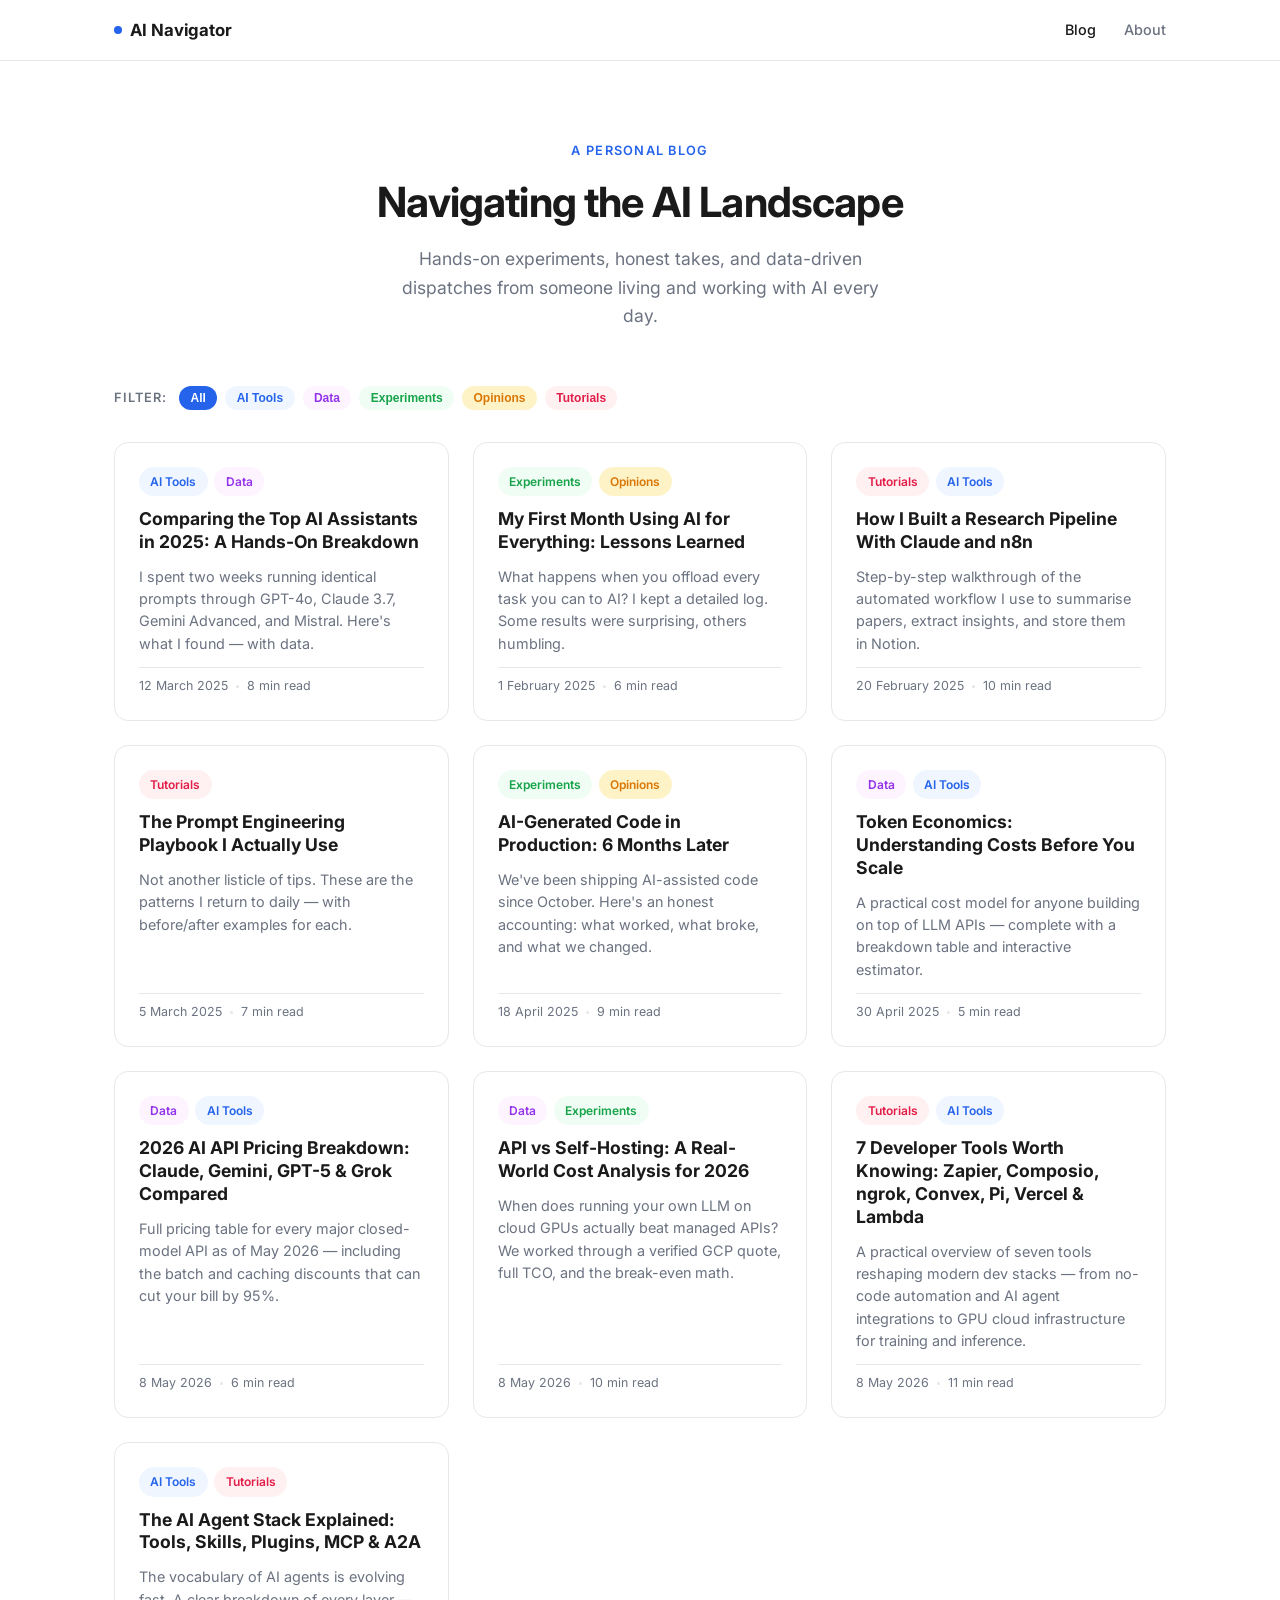
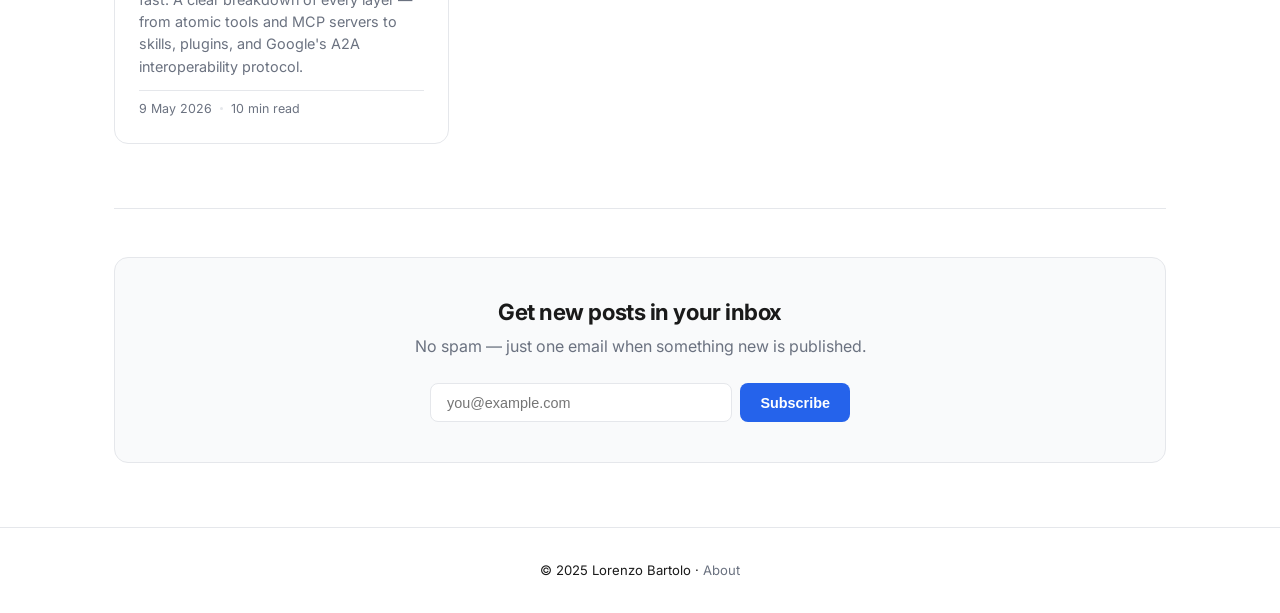
==== index.html @ c218f77f "Add initial project structure with core files - Created .gitignore to exclude node_modules, environm" ====
<!DOCTYPE html>
<html lang="en">
<head>
  <meta charset="UTF-8" />
  <meta name="viewport" content="width=device-width, initial-scale=1.0" />
  <title>AI Navigator — Lorenzo's AI Journey Blog</title>
  <meta name="description" content="Honest, data-driven dispatches from someone navigating the AI landscape every day." />
  <link rel="preconnect" href="https://fonts.googleapis.com" />
  <link rel="preconnect" href="https://fonts.gstatic.com" crossorigin />
  <link href="https://fonts.googleapis.com/css2?family=Inter:wght@400;500;600;700&display=swap" rel="stylesheet" />
  <link rel="stylesheet" href="style.css" />
</head>
<body>

  <!-- ── Navigation ── -->
  <nav class="nav">
    <div class="nav__inner">
      <a href="index.html" class="nav__logo">
        <span class="nav__logo-dot"></span>
        AI Navigator
      </a>
      <ul class="nav__links">
        <li><a href="index.html" class="active">Blog</a></li>
        <li><a href="about.html">About</a></li>
      </ul>
    </div>
  </nav>

  <!-- ── Hero ── -->
  <header class="hero">
    <div class="hero__eyebrow">A personal blog</div>
    <h1 class="hero__title">Navigating the AI Landscape</h1>
    <p class="hero__desc">
      Hands-on experiments, honest takes, and data-driven dispatches from someone
      living and working with AI every day.
    </p>
  </header>

  <!-- ── Post Listing ── -->
  <main class="container" style="margin-bottom: 4rem;">

    <!-- Tag Filter Bar -->
    <div class="tag-bar" id="tag-filter" role="group" aria-label="Filter posts by tag">
      <!-- Populated by app.js -->
    </div>

    <!-- Post Grid -->
    <div class="post-grid" id="post-grid" role="list">
      <!-- Populated by app.js -->
    </div>

    <hr class="section-divider" />

    <!-- Newsletter -->
    <section class="newsletter" aria-label="Newsletter signup">
      <h2>Get new posts in your inbox</h2>
      <p>No spam — just one email when something new is published.</p>
      <form class="newsletter__form" id="newsletter-form" novalidate>
        <input
          class="newsletter__input"
          type="email"
          placeholder="you@example.com"
          aria-label="Email address"
          required
        />
        <button class="btn btn--primary" type="submit">Subscribe</button>
      </form>
      <div class="toast" id="newsletter-toast">✓ You're in — thanks for subscribing!</div>
    </section>

  </main>

  <!-- ── Footer ── -->
  <footer class="footer">
    <p>
      © 2025 Lorenzo Bartolo ·
      <a href="about.html">About</a>
    </p>
  </footer>

  <script src="app.js"></script>
</body>
</html>
---- style.css ----
/* =========================================
   AI Navigator Blog — Shared Stylesheet
   Clean & Minimal
   ========================================= */

/* --- Reset & Base --- */
*, *::before, *::after { box-sizing: border-box; margin: 0; padding: 0; }

:root {
  --text:       #1a1a1a;
  --text-muted: #6b7280;
  --border:     #e5e7eb;
  --bg:         #ffffff;
  --bg-subtle:  #f9fafb;
  --accent:     #2563eb;
  --accent-light: #eff6ff;
  --accent-dark:  #1d4ed8;
  --tag-bg:     #f3f4f6;
  --tag-text:   #374151;
  --radius:     8px;
  --radius-lg:  14px;
  --shadow-sm:  0 1px 3px rgba(0,0,0,.06);
  --shadow:     0 4px 16px rgba(0,0,0,.08);
  --max-w:      720px;
  --max-w-wide: 1100px;
}

html { font-size: 16px; scroll-behavior: smooth; }

body {
  font-family: 'Inter', system-ui, -apple-system, sans-serif;
  background: var(--bg);
  color: var(--text);
  line-height: 1.6;
  -webkit-font-smoothing: antialiased;
}

a { color: var(--accent); text-decoration: none; }
a:hover { text-decoration: underline; }

img { max-width: 100%; display: block; }

/* --- Typography --- */
h1, h2, h3, h4 {
  font-weight: 700;
  line-height: 1.25;
  letter-spacing: -0.02em;
}
h1 { font-size: clamp(1.8rem, 4vw, 2.6rem); }
h2 { font-size: clamp(1.4rem, 3vw, 1.9rem); }
h3 { font-size: 1.2rem; }
h4 { font-size: 1rem; }

p { margin-bottom: 1rem; color: var(--text); }
p:last-child { margin-bottom: 0; }

/* --- Layout Utilities --- */
.container {
  max-width: var(--max-w-wide);
  margin: 0 auto;
  padding: 0 1.5rem;
}
.container--narrow { max-width: var(--max-w); }

/* --- Navigation --- */
.nav {
  position: sticky;
  top: 0;
  z-index: 100;
  background: rgba(255,255,255,0.92);
  backdrop-filter: blur(10px);
  border-bottom: 1px solid var(--border);
}

.nav__inner {
  display: flex;
  align-items: center;
  justify-content: space-between;
  max-width: var(--max-w-wide);
  margin: 0 auto;
  padding: 0 1.5rem;
  height: 60px;
}

.nav__logo {
  font-size: 1.05rem;
  font-weight: 700;
  color: var(--text);
  text-decoration: none;
  display: flex;
  align-items: center;
  gap: 0.5rem;
}
.nav__logo:hover { text-decoration: none; color: var(--accent); }
.nav__logo-dot {
  width: 8px; height: 8px;
  border-radius: 50%;
  background: var(--accent);
  display: inline-block;
}

.nav__links {
  display: flex;
  gap: 1.75rem;
  list-style: none;
  align-items: center;
}

.nav__links a {
  color: var(--text-muted);
  font-size: 0.9rem;
  font-weight: 500;
  transition: color .15s;
  text-decoration: none;
}
.nav__links a:hover, .nav__links a.active { color: var(--text); }

/* --- Hero (Home) --- */
.hero {
  padding: 5rem 1.5rem 3.5rem;
  text-align: center;
  max-width: var(--max-w);
  margin: 0 auto;
}
.hero__eyebrow {
  font-size: 0.8rem;
  font-weight: 600;
  letter-spacing: .1em;
  text-transform: uppercase;
  color: var(--accent);
  margin-bottom: 1rem;
}
.hero__title { margin-bottom: 1rem; }
.hero__desc {
  font-size: 1.1rem;
  color: var(--text-muted);
  max-width: 500px;
  margin: 0 auto;
}

/* --- Tag Filter Bar --- */
.tag-bar {
  display: flex;
  gap: 0.5rem;
  flex-wrap: wrap;
  align-items: center;
  margin-bottom: 2rem;
}

.tag-bar__label {
  font-size: 0.8rem;
  font-weight: 600;
  color: var(--text-muted);
  text-transform: uppercase;
  letter-spacing: .08em;
  margin-right: 0.25rem;
}

/* --- Tags --- */
.tag {
  display: inline-flex;
  align-items: center;
  font-size: 0.75rem;
  font-weight: 600;
  padding: 0.25rem 0.65rem;
  border-radius: 999px;
  background: var(--tag-bg);
  color: var(--tag-text);
  transition: background .15s, color .15s;
  cursor: pointer;
  border: 1px solid transparent;
  user-select: none;
}
.tag:hover { background: var(--accent-light); color: var(--accent); }
.tag.active {
  background: var(--accent);
  color: #fff;
}

/* Tag colors by category */
.tag--ai-tools    { --tag-bg: #eff6ff; --tag-text: #2563eb; }
.tag--experiments { --tag-bg: #f0fdf4; --tag-text: #16a34a; }
.tag--opinions    { --tag-bg: #fef3c7; --tag-text: #d97706; }
.tag--data        { --tag-bg: #fdf4ff; --tag-text: #9333ea; }
.tag--tutorials   { --tag-bg: #fff1f2; --tag-text: #e11d48; }

/* --- Post Grid --- */
.post-grid {
  display: grid;
  grid-template-columns: repeat(auto-fill, minmax(300px, 1fr));
  gap: 1.5rem;
  margin-bottom: 4rem;
}

/* --- Post Card --- */
.post-card {
  border: 1px solid var(--border);
  border-radius: var(--radius-lg);
  padding: 1.5rem;
  background: var(--bg);
  transition: box-shadow .2s, transform .2s;
  display: flex;
  flex-direction: column;
  gap: 0.75rem;
  cursor: pointer;
  text-decoration: none;
  color: inherit;
}
.post-card:hover {
  box-shadow: var(--shadow);
  transform: translateY(-2px);
  text-decoration: none;
  color: inherit;
}

.post-card__tags { display: flex; gap: 0.4rem; flex-wrap: wrap; }
.post-card__title { font-size: 1.1rem; font-weight: 700; line-height: 1.3; }
.post-card__excerpt { font-size: 0.9rem; color: var(--text-muted); line-height: 1.55; }
.post-card__meta {
  display: flex;
  align-items: center;
  gap: 0.5rem;
  font-size: 0.78rem;
  color: var(--text-muted);
  margin-top: auto;
  padding-top: 0.5rem;
  border-top: 1px solid var(--border);
}
.post-card__meta-dot { width: 3px; height: 3px; border-radius: 50%; background: var(--border); }

/* --- No Results --- */
.no-results {
  text-align: center;
  padding: 3rem 1rem;
  color: var(--text-muted);
  grid-column: 1 / -1;
}
.no-results p { font-size: 1.1rem; }

/* --- Section Divider --- */
.section-divider {
  border: none;
  border-top: 1px solid var(--border);
  margin: 3rem 0;
}

/* --- Newsletter --- */
.newsletter {
  background: var(--bg-subtle);
  border: 1px solid var(--border);
  border-radius: var(--radius-lg);
  padding: 2.5rem;
  text-align: center;
  margin-bottom: 4rem;
}
.newsletter h2 { font-size: 1.4rem; margin-bottom: 0.5rem; }
.newsletter p { color: var(--text-muted); margin-bottom: 1.5rem; }

.newsletter__form {
  display: flex;
  gap: 0.5rem;
  max-width: 420px;
  margin: 0 auto;
  flex-wrap: wrap;
}
.newsletter__input {
  flex: 1;
  min-width: 200px;
  padding: 0.65rem 1rem;
  border: 1px solid var(--border);
  border-radius: var(--radius);
  font-size: 0.9rem;
  outline: none;
  transition: border-color .15s;
  background: var(--bg);
}
.newsletter__input:focus { border-color: var(--accent); }

/* --- Buttons --- */
.btn {
  display: inline-flex;
  align-items: center;
  gap: 0.4rem;
  padding: 0.65rem 1.25rem;
  border-radius: var(--radius);
  font-size: 0.9rem;
  font-weight: 600;
  cursor: pointer;
  border: none;
  transition: background .15s, transform .1s;
}
.btn:active { transform: scale(.98); }

.btn--primary {
  background: var(--accent);
  color: #fff;
}
.btn--primary:hover { background: var(--accent-dark); text-decoration: none; color: #fff; }

.btn--ghost {
  background: transparent;
  color: var(--text);
  border: 1px solid var(--border);
}
.btn--ghost:hover { background: var(--bg-subtle); text-decoration: none; color: var(--text); }

/* --- Footer --- */
.footer {
  border-top: 1px solid var(--border);
  padding: 2rem 1.5rem;
  text-align: center;
  font-size: 0.82rem;
  color: var(--text-muted);
}
.footer a { color: var(--text-muted); }
.footer a:hover { color: var(--text); }

/* --- Post Page Layout --- */
.post-layout {
  max-width: var(--max-w);
  margin: 3rem auto 5rem;
  padding: 0 1.5rem;
}

.post-header { margin-bottom: 2.5rem; }
.post-header__tags { display: flex; gap: 0.4rem; margin-bottom: 1rem; }
.post-header__title { margin-bottom: 0.75rem; }
.post-header__meta {
  font-size: 0.85rem;
  color: var(--text-muted);
  display: flex;
  gap: 1rem;
  align-items: center;
  flex-wrap: wrap;
}

/* --- Post Body --- */
.post-body { line-height: 1.8; }

.post-body h2 {
  font-size: 1.4rem;
  margin: 2.5rem 0 0.75rem;
  padding-bottom: 0.5rem;
  border-bottom: 1px solid var(--border);
}
.post-body h3 { font-size: 1.15rem; margin: 2rem 0 0.5rem; }
.post-body p { color: var(--text); margin-bottom: 1.25rem; }

.post-body ul, .post-body ol {
  margin: 1rem 0 1.25rem 1.5rem;
  color: var(--text);
}
.post-body li { margin-bottom: 0.4rem; }

.post-body blockquote {
  border-left: 3px solid var(--accent);
  padding: 0.5rem 1.25rem;
  margin: 1.5rem 0;
  background: var(--accent-light);
  border-radius: 0 var(--radius) var(--radius) 0;
  color: var(--text-muted);
  font-style: italic;
}

.post-body code {
  font-family: 'Fira Code', 'Cascadia Code', monospace;
  font-size: 0.85em;
  background: var(--tag-bg);
  padding: 0.1em 0.35em;
  border-radius: 4px;
  color: #e11d48;
}

/* --- Chart Container --- */
.chart-wrap {
  background: var(--bg);
  border: 1px solid var(--border);
  border-radius: var(--radius-lg);
  padding: 1.5rem;
  margin: 1.5rem 0;
}
.chart-wrap__title {
  font-size: 0.85rem;
  font-weight: 600;
  color: var(--text-muted);
  text-transform: uppercase;
  letter-spacing: .07em;
  margin-bottom: 1rem;
}
.chart-wrap canvas { max-height: 300px; }

/* --- Data Table --- */
.table-wrap {
  overflow-x: auto;
  border: 1px solid var(--border);
  border-radius: var(--radius-lg);
  margin: 1.5rem 0;
}

.data-table {
  width: 100%;
  border-collapse: collapse;
  font-size: 0.88rem;
}
.data-table th {
  background: var(--bg-subtle);
  padding: 0.75rem 1rem;
  text-align: left;
  font-size: 0.75rem;
  font-weight: 700;
  text-transform: uppercase;
  letter-spacing: .07em;
  color: var(--text-muted);
  border-bottom: 1px solid var(--border);
  cursor: pointer;
  user-select: none;
  white-space: nowrap;
}
.data-table th:hover { color: var(--text); }
.data-table th .sort-icon { margin-left: 4px; opacity: 0.4; }
.data-table th.sorted .sort-icon { opacity: 1; color: var(--accent); }

.data-table td {
  padding: 0.75rem 1rem;
  border-bottom: 1px solid var(--border);
  color: var(--text);
}
.data-table tr:last-child td { border-bottom: none; }
.data-table tr:hover td { background: var(--bg-subtle); }

/* Score bar inside table */
.score-bar {
  display: flex;
  align-items: center;
  gap: 0.5rem;
}
.score-bar__track {
  flex: 1;
  height: 6px;
  background: var(--tag-bg);
  border-radius: 999px;
  overflow: hidden;
}
.score-bar__fill {
  height: 100%;
  border-radius: 999px;
  background: var(--accent);
  transition: width .3s;
}

/* --- About Page --- */
.about-layout {
  max-width: var(--max-w);
  margin: 4rem auto 6rem;
  padding: 0 1.5rem;
}
.about-header { margin-bottom: 2.5rem; }
.about-avatar {
  width: 72px;
  height: 72px;
  border-radius: 50%;
  background: var(--accent-light);
  border: 2px solid var(--border);
  display: flex;
  align-items: center;
  justify-content: center;
  font-size: 1.8rem;
  margin-bottom: 1.25rem;
}

/* --- Toast / Success --- */
.toast {
  display: none;
  background: #022c22;
  color: #86efac;
  font-size: 0.85rem;
  padding: 0.6rem 1rem;
  border-radius: var(--radius);
  margin-top: 0.75rem;
  text-align: center;
}
.toast.show { display: block; }

/* --- Responsive --- */
@media (max-width: 640px) {
  .nav__links { gap: 1rem; }
  .post-grid { grid-template-columns: 1fr; }
  .newsletter { padding: 1.5rem 1rem; }
  .newsletter__form { flex-direction: column; }
  .hero { padding: 3rem 1rem 2rem; }
}
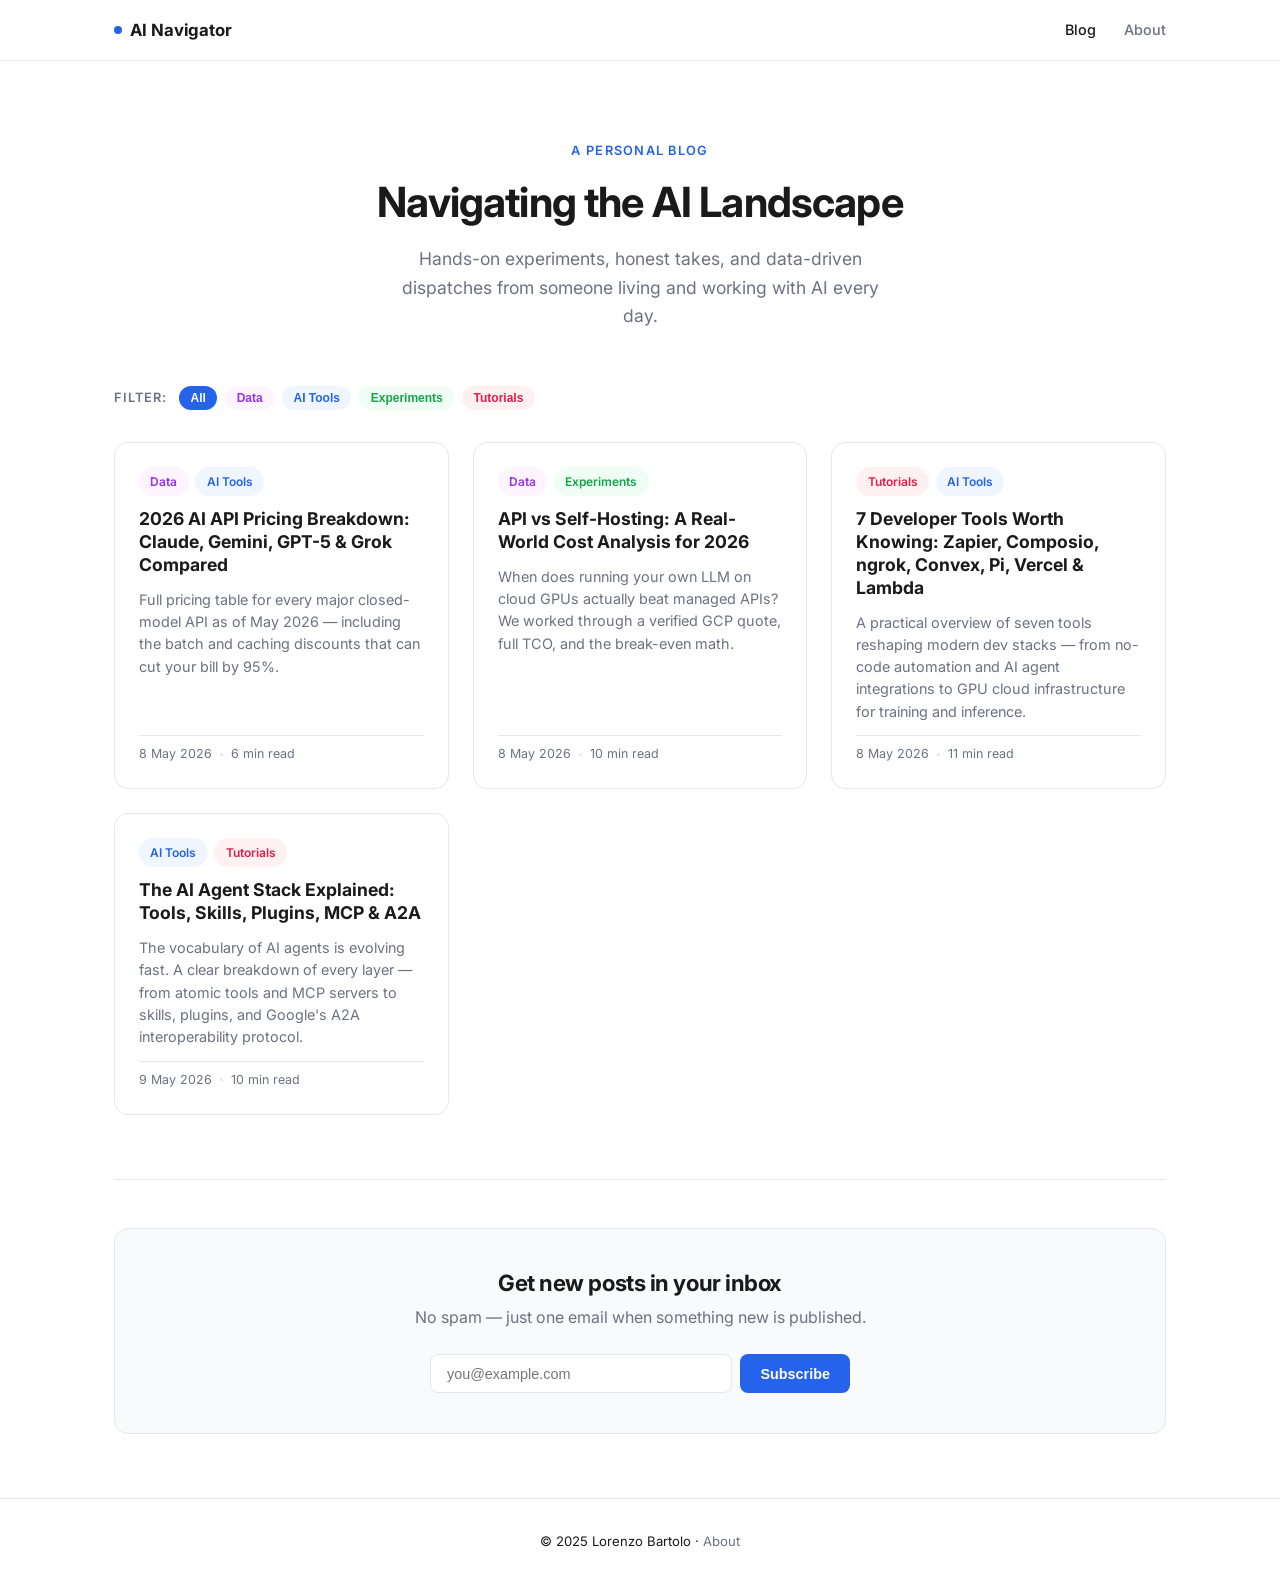
==== commit 5d300d2c: "Enhance newsletter signup functionality and UI - Updated the newsletter signup process to integrate " ====
--- a/index.html
+++ b/index.html
@@ -59,7 +59,9 @@
         <input
           class="newsletter__input"
           type="email"
+          name="email"
           placeholder="you@example.com"
+          autocomplete="email"
           aria-label="Email address"
           required
         />
--- a/style.css
+++ b/style.css
@@ -290,6 +290,11 @@
   transition: background .15s, transform .1s;
 }
 .btn:active { transform: scale(.98); }
+.btn:disabled {
+  opacity: 0.65;
+  cursor: not-allowed;
+  transform: none;
+}
 
 .btn--primary {
   background: var(--accent);
@@ -480,6 +485,10 @@
   text-align: center;
 }
 .toast.show { display: block; }
+.toast.toast--error {
+  background: #450a0a;
+  color: #fecaca;
+}
 
 /* --- Responsive --- */
 @media (max-width: 640px) {
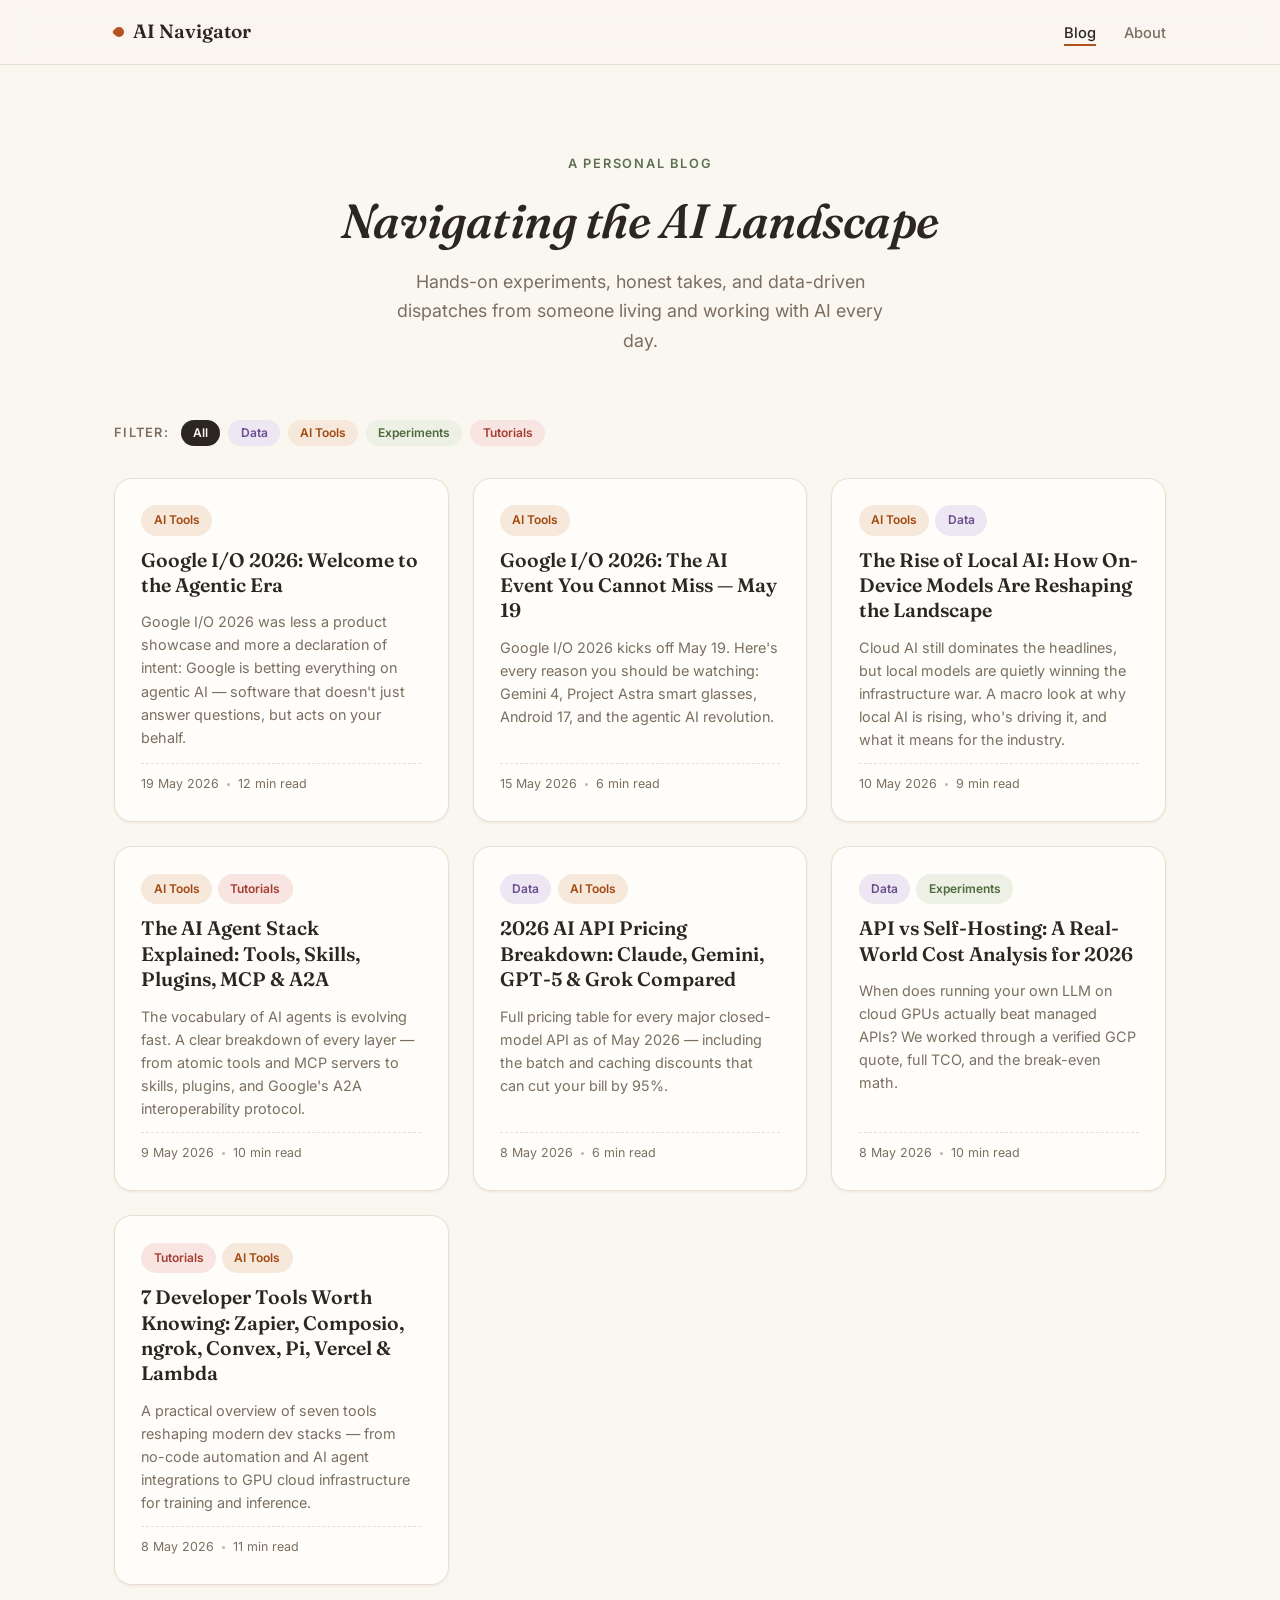
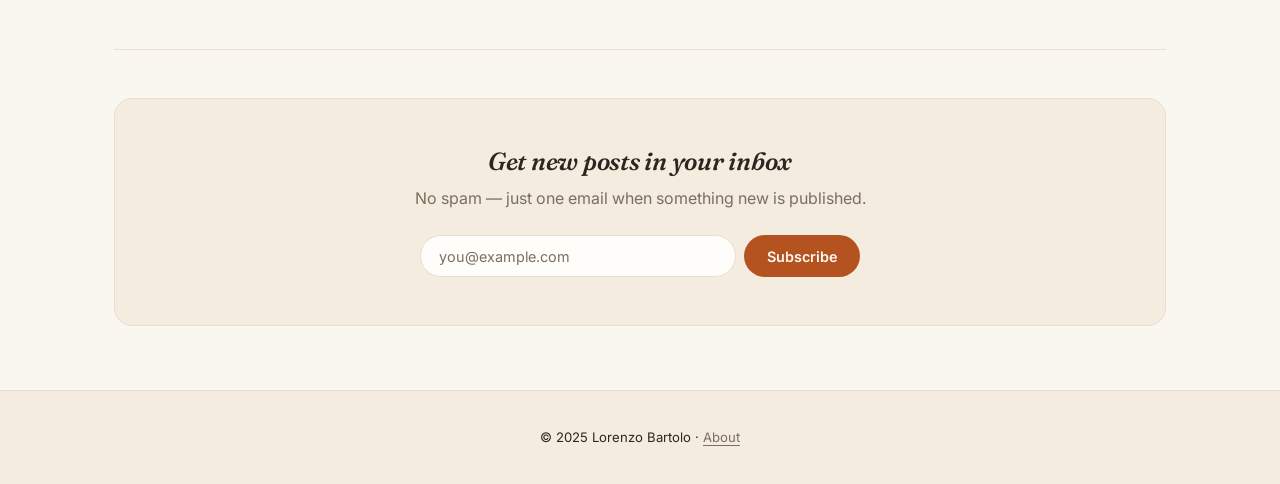
==== commit 90d2cd77: "Redesign UI with humanistic tech theme - Warm paper-tone palette (cream background, warm ink, terrac" ====
--- a/index.html
+++ b/index.html
@@ -7,7 +7,7 @@
   <meta name="description" content="Honest, data-driven dispatches from someone navigating the AI landscape every day." />
   <link rel="preconnect" href="https://fonts.googleapis.com" />
   <link rel="preconnect" href="https://fonts.gstatic.com" crossorigin />
-  <link href="https://fonts.googleapis.com/css2?family=Inter:wght@400;500;600;700&display=swap" rel="stylesheet" />
+  <link href="https://fonts.googleapis.com/css2?family=Fraunces:ital,opsz,wght@0,9..144,500..700;1,9..144,500..700&family=Inter:wght@400;500;600;700&display=swap" rel="stylesheet" />
   <link rel="stylesheet" href="style.css" />
 </head>
 <body>
--- a/style.css
+++ b/style.css
@@ -1,55 +1,74 @@
 /* =========================================
    AI Navigator Blog — Shared Stylesheet
-   Clean & Minimal
+   Theme: Humanistic Tech
+   Warm paper tones, serif display type,
+   terracotta & sage accents, soft shapes.
    ========================================= */
 
 /* --- Reset & Base --- */
 *, *::before, *::after { box-sizing: border-box; margin: 0; padding: 0; }
 
 :root {
-  --text:       #1a1a1a;
-  --text-muted: #6b7280;
-  --border:     #e5e7eb;
-  --bg:         #ffffff;
-  --bg-subtle:  #f9fafb;
-  --accent:     #2563eb;
-  --accent-light: #eff6ff;
-  --accent-dark:  #1d4ed8;
-  --tag-bg:     #f3f4f6;
-  --tag-text:   #374151;
-  --radius:     8px;
-  --radius-lg:  14px;
-  --shadow-sm:  0 1px 3px rgba(0,0,0,.06);
-  --shadow:     0 4px 16px rgba(0,0,0,.08);
+  /* Ink & paper */
+  --text:       #2b2620;
+  --text-muted: #7a6f61;
+  --border:     #e8dfd2;
+  --bg:         #faf6f0;
+  --bg-subtle:  #f3ecdf;
+  --surface:    #fffdf9;
+
+  /* Terracotta accent */
+  --accent:       #b4531f;
+  --accent-light: #f7e8dc;
+  --accent-dark:  #93431a;
+
+  /* Sage secondary */
+  --sage:       #5d7052;
+  --sage-light: #ecf0e5;
+
+  --tag-bg:     #efe7d9;
+  --tag-text:   #5c5244;
+
+  --radius:     10px;
+  --radius-lg:  18px;
+  --shadow-sm:  0 1px 3px rgba(90, 70, 40, .08);
+  --shadow:     0 6px 24px rgba(90, 70, 40, .12);
   --max-w:      720px;
   --max-w-wide: 1100px;
+
+  --font-body:    'Inter', system-ui, -apple-system, sans-serif;
+  --font-display: 'Fraunces', 'Georgia', serif;
 }
 
 html { font-size: 16px; scroll-behavior: smooth; }
 
 body {
-  font-family: 'Inter', system-ui, -apple-system, sans-serif;
+  font-family: var(--font-body);
   background: var(--bg);
   color: var(--text);
-  line-height: 1.6;
+  line-height: 1.65;
   -webkit-font-smoothing: antialiased;
 }
 
+::selection { background: var(--accent-light); color: var(--accent-dark); }
+
 a { color: var(--accent); text-decoration: none; }
-a:hover { text-decoration: underline; }
+a:hover { text-decoration: underline; text-underline-offset: 3px; }
 
 img { max-width: 100%; display: block; }
 
 /* --- Typography --- */
 h1, h2, h3, h4 {
-  font-weight: 700;
-  line-height: 1.25;
-  letter-spacing: -0.02em;
-}
-h1 { font-size: clamp(1.8rem, 4vw, 2.6rem); }
-h2 { font-size: clamp(1.4rem, 3vw, 1.9rem); }
-h3 { font-size: 1.2rem; }
-h4 { font-size: 1rem; }
+  font-family: var(--font-display);
+  font-weight: 600;
+  line-height: 1.2;
+  letter-spacing: -0.01em;
+  color: var(--text);
+}
+h1 { font-size: clamp(2rem, 4.5vw, 3rem); }
+h2 { font-size: clamp(1.45rem, 3vw, 2rem); }
+h3 { font-size: 1.25rem; }
+h4 { font-size: 1.05rem; }
 
 p { margin-bottom: 1rem; color: var(--text); }
 p:last-child { margin-bottom: 0; }
@@ -67,8 +86,8 @@
   position: sticky;
   top: 0;
   z-index: 100;
-  background: rgba(255,255,255,0.92);
-  backdrop-filter: blur(10px);
+  background: rgba(250, 246, 240, 0.9);
+  backdrop-filter: blur(12px);
   border-bottom: 1px solid var(--border);
 }
 
@@ -79,24 +98,26 @@
   max-width: var(--max-w-wide);
   margin: 0 auto;
   padding: 0 1.5rem;
-  height: 60px;
+  height: 64px;
 }
 
 .nav__logo {
-  font-size: 1.05rem;
-  font-weight: 700;
+  font-family: var(--font-display);
+  font-size: 1.2rem;
+  font-weight: 600;
   color: var(--text);
   text-decoration: none;
   display: flex;
   align-items: center;
-  gap: 0.5rem;
+  gap: 0.55rem;
 }
 .nav__logo:hover { text-decoration: none; color: var(--accent); }
 .nav__logo-dot {
-  width: 8px; height: 8px;
-  border-radius: 50%;
+  width: 10px; height: 10px;
+  border-radius: 50% 50% 50% 2px;
   background: var(--accent);
   display: inline-block;
+  transform: rotate(45deg);
 }
 
 .nav__links {
@@ -108,16 +129,19 @@
 
 .nav__links a {
   color: var(--text-muted);
-  font-size: 0.9rem;
+  font-size: 0.92rem;
   font-weight: 500;
   transition: color .15s;
   text-decoration: none;
-}
-.nav__links a:hover, .nav__links a.active { color: var(--text); }
+  padding-bottom: 2px;
+  border-bottom: 2px solid transparent;
+}
+.nav__links a:hover { color: var(--text); }
+.nav__links a.active { color: var(--text); border-bottom-color: var(--accent); }
 
 /* --- Hero (Home) --- */
 .hero {
-  padding: 5rem 1.5rem 3.5rem;
+  padding: 5.5rem 1.5rem 4rem;
   text-align: center;
   max-width: var(--max-w);
   margin: 0 auto;
@@ -125,16 +149,20 @@
 .hero__eyebrow {
   font-size: 0.8rem;
   font-weight: 600;
-  letter-spacing: .1em;
+  letter-spacing: .14em;
   text-transform: uppercase;
-  color: var(--accent);
-  margin-bottom: 1rem;
-}
-.hero__title { margin-bottom: 1rem; }
+  color: var(--sage);
+  margin-bottom: 1.1rem;
+}
+.hero__title {
+  margin-bottom: 1.1rem;
+  font-style: italic;
+  font-weight: 550;
+}
 .hero__desc {
-  font-size: 1.1rem;
-  color: var(--text-muted);
-  max-width: 500px;
+  font-size: 1.12rem;
+  color: var(--text-muted);
+  max-width: 520px;
   margin: 0 auto;
 }
 
@@ -152,7 +180,7 @@
   font-weight: 600;
   color: var(--text-muted);
   text-transform: uppercase;
-  letter-spacing: .08em;
+  letter-spacing: .1em;
   margin-right: 0.25rem;
 }
 
@@ -162,27 +190,28 @@
   align-items: center;
   font-size: 0.75rem;
   font-weight: 600;
-  padding: 0.25rem 0.65rem;
+  padding: 0.28rem 0.7rem;
   border-radius: 999px;
   background: var(--tag-bg);
   color: var(--tag-text);
-  transition: background .15s, color .15s;
+  transition: background .15s, color .15s, border-color .15s;
   cursor: pointer;
   border: 1px solid transparent;
   user-select: none;
-}
-.tag:hover { background: var(--accent-light); color: var(--accent); }
+  font-family: var(--font-body);
+}
+.tag:hover { border-color: currentColor; }
 .tag.active {
-  background: var(--accent);
-  color: #fff;
-}
-
-/* Tag colors by category */
-.tag--ai-tools    { --tag-bg: #eff6ff; --tag-text: #2563eb; }
-.tag--experiments { --tag-bg: #f0fdf4; --tag-text: #16a34a; }
-.tag--opinions    { --tag-bg: #fef3c7; --tag-text: #d97706; }
-.tag--data        { --tag-bg: #fdf4ff; --tag-text: #9333ea; }
-.tag--tutorials   { --tag-bg: #fff1f2; --tag-text: #e11d48; }
+  background: var(--text);
+  color: var(--bg);
+}
+
+/* Tag colors by category — warm, earthy variants */
+.tag--ai-tools    { --tag-bg: #f7e8dc; --tag-text: #a1490f; }
+.tag--experiments { --tag-bg: #ecf0e5; --tag-text: #4e6b3c; }
+.tag--opinions    { --tag-bg: #f9edd2; --tag-text: #93690a; }
+.tag--data        { --tag-bg: #ece7f2; --tag-text: #6a4e8f; }
+.tag--tutorials   { --tag-bg: #f8e4e0; --tag-text: #a53d33; }
 
 /* --- Post Grid --- */
 .post-grid {
@@ -196,9 +225,10 @@
 .post-card {
   border: 1px solid var(--border);
   border-radius: var(--radius-lg);
-  padding: 1.5rem;
-  background: var(--bg);
-  transition: box-shadow .2s, transform .2s;
+  padding: 1.65rem;
+  background: var(--surface);
+  box-shadow: var(--shadow-sm);
+  transition: box-shadow .25s, transform .25s, border-color .25s;
   display: flex;
   flex-direction: column;
   gap: 0.75rem;
@@ -208,14 +238,38 @@
 }
 .post-card:hover {
   box-shadow: var(--shadow);
-  transform: translateY(-2px);
+  transform: translateY(-3px);
+  border-color: #dccdb8;
   text-decoration: none;
   color: inherit;
 }
 
-.post-card__tags { display: flex; gap: 0.4rem; flex-wrap: wrap; }
-.post-card__title { font-size: 1.1rem; font-weight: 700; line-height: 1.3; }
-.post-card__excerpt { font-size: 0.9rem; color: var(--text-muted); line-height: 1.55; }
+.post-card__tags { display: flex; gap: 0.4rem; flex-wrap: wrap; align-items: center; }
+
+/* --- "New" badge on recent posts --- */
+.badge--new {
+  display: inline-flex;
+  align-items: center;
+  font-size: 0.65rem;
+  font-weight: 800;
+  letter-spacing: 0.08em;
+  text-transform: uppercase;
+  background: var(--sage-light);
+  color: var(--sage);
+  border: 1px solid #c6d1b8;
+  border-radius: 100px;
+  padding: 2px 8px;
+  line-height: 1.4;
+  flex-shrink: 0;
+}
+.post-card__title {
+  font-family: var(--font-display);
+  font-size: 1.22rem;
+  font-weight: 600;
+  line-height: 1.3;
+}
+.post-card:hover .post-card__title { color: var(--accent-dark); }
+.post-card__excerpt { font-size: 0.9rem; color: var(--text-muted); line-height: 1.6; }
 .post-card__meta {
   display: flex;
   align-items: center;
@@ -223,10 +277,10 @@
   font-size: 0.78rem;
   color: var(--text-muted);
   margin-top: auto;
-  padding-top: 0.5rem;
-  border-top: 1px solid var(--border);
-}
-.post-card__meta-dot { width: 3px; height: 3px; border-radius: 50%; background: var(--border); }
+  padding-top: 0.65rem;
+  border-top: 1px dashed var(--border);
+}
+.post-card__meta-dot { width: 3px; height: 3px; border-radius: 50%; background: var(--text-muted); opacity: .5; }
 
 /* --- No Results --- */
 .no-results {
@@ -235,7 +289,7 @@
   color: var(--text-muted);
   grid-column: 1 / -1;
 }
-.no-results p { font-size: 1.1rem; }
+.no-results p { font-size: 1.1rem; font-style: italic; font-family: var(--font-display); }
 
 /* --- Section Divider --- */
 .section-divider {
@@ -249,45 +303,52 @@
   background: var(--bg-subtle);
   border: 1px solid var(--border);
   border-radius: var(--radius-lg);
-  padding: 2.5rem;
+  padding: 3rem 2.5rem;
   text-align: center;
   margin-bottom: 4rem;
 }
-.newsletter h2 { font-size: 1.4rem; margin-bottom: 0.5rem; }
+.newsletter h2 { font-size: 1.55rem; margin-bottom: 0.5rem; font-style: italic; font-weight: 550; }
 .newsletter p { color: var(--text-muted); margin-bottom: 1.5rem; }
 
 .newsletter__form {
   display: flex;
   gap: 0.5rem;
-  max-width: 420px;
+  max-width: 440px;
   margin: 0 auto;
   flex-wrap: wrap;
 }
 .newsletter__input {
   flex: 1;
   min-width: 200px;
-  padding: 0.65rem 1rem;
-  border: 1px solid var(--border);
-  border-radius: var(--radius);
+  padding: 0.7rem 1.1rem;
+  border: 1px solid var(--border);
+  border-radius: 999px;
   font-size: 0.9rem;
+  font-family: var(--font-body);
   outline: none;
-  transition: border-color .15s;
-  background: var(--bg);
-}
-.newsletter__input:focus { border-color: var(--accent); }
+  transition: border-color .15s, box-shadow .15s;
+  background: var(--surface);
+  color: var(--text);
+}
+.newsletter__input::placeholder { color: var(--text-muted); }
+.newsletter__input:focus {
+  border-color: var(--accent);
+  box-shadow: 0 0 0 3px var(--accent-light);
+}
 
 /* --- Buttons --- */
 .btn {
   display: inline-flex;
   align-items: center;
   gap: 0.4rem;
-  padding: 0.65rem 1.25rem;
-  border-radius: var(--radius);
+  padding: 0.7rem 1.4rem;
+  border-radius: 999px;
   font-size: 0.9rem;
   font-weight: 600;
+  font-family: var(--font-body);
   cursor: pointer;
   border: none;
-  transition: background .15s, transform .1s;
+  transition: background .15s, transform .1s, box-shadow .15s;
 }
 .btn:active { transform: scale(.98); }
 .btn:disabled {
@@ -298,9 +359,14 @@
 
 .btn--primary {
   background: var(--accent);
-  color: #fff;
-}
-.btn--primary:hover { background: var(--accent-dark); text-decoration: none; color: #fff; }
+  color: #fff8f2;
+}
+.btn--primary:hover {
+  background: var(--accent-dark);
+  text-decoration: none;
+  color: #fff8f2;
+  box-shadow: var(--shadow-sm);
+}
 
 .btn--ghost {
   background: transparent;
@@ -312,13 +378,14 @@
 /* --- Footer --- */
 .footer {
   border-top: 1px solid var(--border);
-  padding: 2rem 1.5rem;
+  padding: 2.25rem 1.5rem;
   text-align: center;
   font-size: 0.82rem;
   color: var(--text-muted);
-}
-.footer a { color: var(--text-muted); }
-.footer a:hover { color: var(--text); }
+  background: var(--bg-subtle);
+}
+.footer a { color: var(--text-muted); text-decoration: underline; text-underline-offset: 3px; }
+.footer a:hover { color: var(--accent); }
 
 /* --- Post Page Layout --- */
 .post-layout {
@@ -328,8 +395,8 @@
 }
 
 .post-header { margin-bottom: 2.5rem; }
-.post-header__tags { display: flex; gap: 0.4rem; margin-bottom: 1rem; }
-.post-header__title { margin-bottom: 0.75rem; }
+.post-header__tags { display: flex; gap: 0.4rem; margin-bottom: 1.1rem; }
+.post-header__title { margin-bottom: 0.85rem; }
 .post-header__meta {
   font-size: 0.85rem;
   color: var(--text-muted);
@@ -340,57 +407,63 @@
 }
 
 /* --- Post Body --- */
-.post-body { line-height: 1.8; }
+.post-body { line-height: 1.8; font-size: 1.02rem; }
 
 .post-body h2 {
-  font-size: 1.4rem;
-  margin: 2.5rem 0 0.75rem;
+  font-size: 1.5rem;
+  margin: 2.75rem 0 0.85rem;
   padding-bottom: 0.5rem;
   border-bottom: 1px solid var(--border);
 }
-.post-body h3 { font-size: 1.15rem; margin: 2rem 0 0.5rem; }
+.post-body h3 { font-size: 1.2rem; margin: 2rem 0 0.5rem; }
 .post-body p { color: var(--text); margin-bottom: 1.25rem; }
 
 .post-body ul, .post-body ol {
   margin: 1rem 0 1.25rem 1.5rem;
   color: var(--text);
 }
-.post-body li { margin-bottom: 0.4rem; }
+.post-body li { margin-bottom: 0.45rem; }
+.post-body li::marker { color: var(--accent); }
 
 .post-body blockquote {
+  font-family: var(--font-display);
+  font-size: 1.08em;
   border-left: 3px solid var(--accent);
-  padding: 0.5rem 1.25rem;
-  margin: 1.5rem 0;
+  padding: 0.75rem 1.4rem;
+  margin: 1.75rem 0;
   background: var(--accent-light);
   border-radius: 0 var(--radius) var(--radius) 0;
-  color: var(--text-muted);
+  color: var(--text);
   font-style: italic;
 }
 
 .post-body code {
   font-family: 'Fira Code', 'Cascadia Code', monospace;
   font-size: 0.85em;
-  background: var(--tag-bg);
+  background: var(--bg-subtle);
+  border: 1px solid var(--border);
   padding: 0.1em 0.35em;
-  border-radius: 4px;
-  color: #e11d48;
+  border-radius: 5px;
+  color: var(--accent-dark);
 }
 
 /* --- Chart Container --- */
 .chart-wrap {
-  background: var(--bg);
+  background: var(--surface);
   border: 1px solid var(--border);
   border-radius: var(--radius-lg);
   padding: 1.5rem;
   margin: 1.5rem 0;
+  box-shadow: var(--shadow-sm);
 }
 .chart-wrap__title {
   font-size: 0.85rem;
   font-weight: 600;
   color: var(--text-muted);
   text-transform: uppercase;
-  letter-spacing: .07em;
+  letter-spacing: .09em;
   margin-bottom: 1rem;
+  font-family: var(--font-body);
 }
 .chart-wrap canvas { max-height: 300px; }
 
@@ -400,6 +473,8 @@
   border: 1px solid var(--border);
   border-radius: var(--radius-lg);
   margin: 1.5rem 0;
+  background: var(--surface);
+  box-shadow: var(--shadow-sm);
 }
 
 .data-table {
@@ -414,7 +489,7 @@
   font-size: 0.75rem;
   font-weight: 700;
   text-transform: uppercase;
-  letter-spacing: .07em;
+  letter-spacing: .08em;
   color: var(--text-muted);
   border-bottom: 1px solid var(--border);
   cursor: pointer;
@@ -461,40 +536,40 @@
 }
 .about-header { margin-bottom: 2.5rem; }
 .about-avatar {
-  width: 72px;
-  height: 72px;
-  border-radius: 50%;
+  width: 76px;
+  height: 76px;
+  border-radius: 50% 50% 50% 8px;
   background: var(--accent-light);
   border: 2px solid var(--border);
   display: flex;
   align-items: center;
   justify-content: center;
-  font-size: 1.8rem;
+  font-size: 1.9rem;
   margin-bottom: 1.25rem;
 }
 
 /* --- Toast / Success --- */
 .toast {
   display: none;
-  background: #022c22;
-  color: #86efac;
+  background: var(--sage);
+  color: #f2f5ec;
   font-size: 0.85rem;
-  padding: 0.6rem 1rem;
-  border-radius: var(--radius);
-  margin-top: 0.75rem;
+  padding: 0.65rem 1rem;
+  border-radius: 999px;
+  margin-top: 0.85rem;
   text-align: center;
 }
-.toast.show { display: block; }
+.toast.show { display: inline-block; }
 .toast.toast--error {
-  background: #450a0a;
-  color: #fecaca;
+  background: #7c2d1d;
+  color: #f8ddd5;
 }
 
 /* --- Responsive --- */
 @media (max-width: 640px) {
   .nav__links { gap: 1rem; }
   .post-grid { grid-template-columns: 1fr; }
-  .newsletter { padding: 1.5rem 1rem; }
+  .newsletter { padding: 1.75rem 1.25rem; }
   .newsletter__form { flex-direction: column; }
-  .hero { padding: 3rem 1rem 2rem; }
-}
+  .hero { padding: 3.5rem 1rem 2.5rem; }
+}
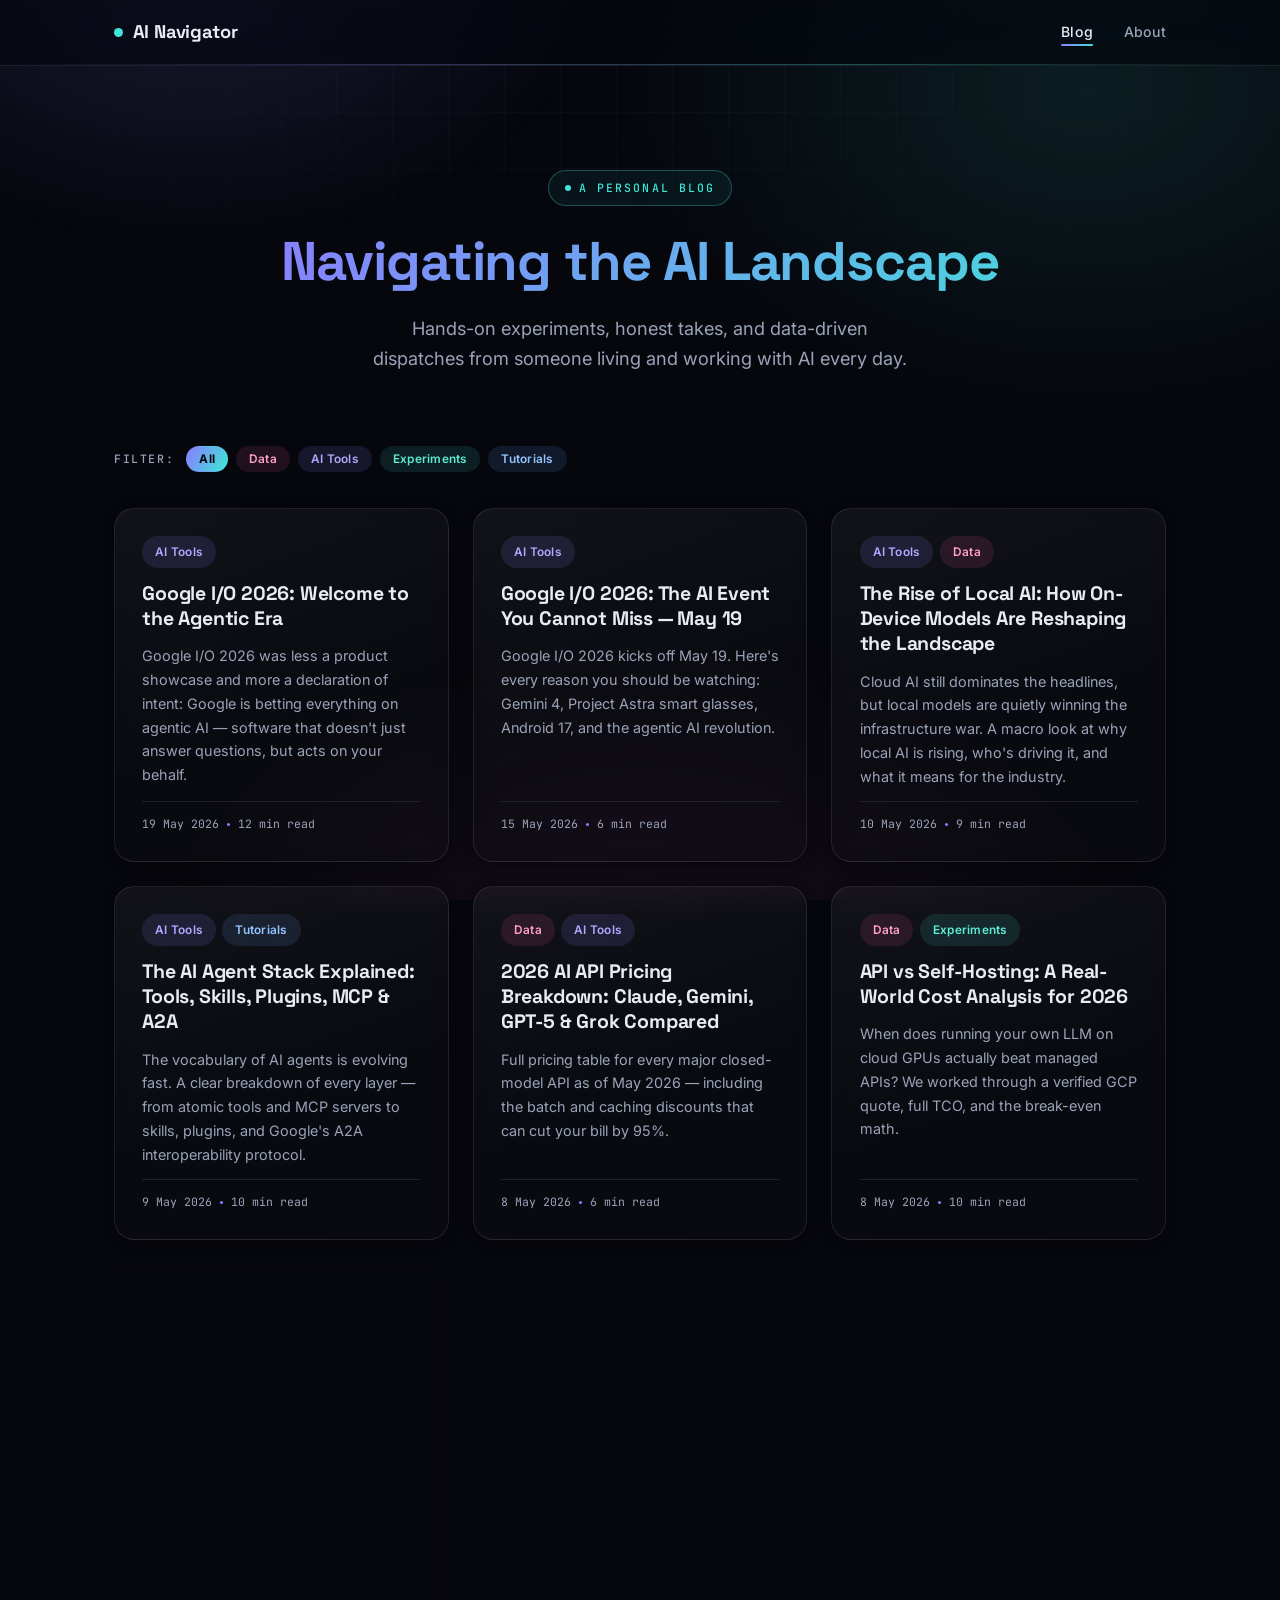
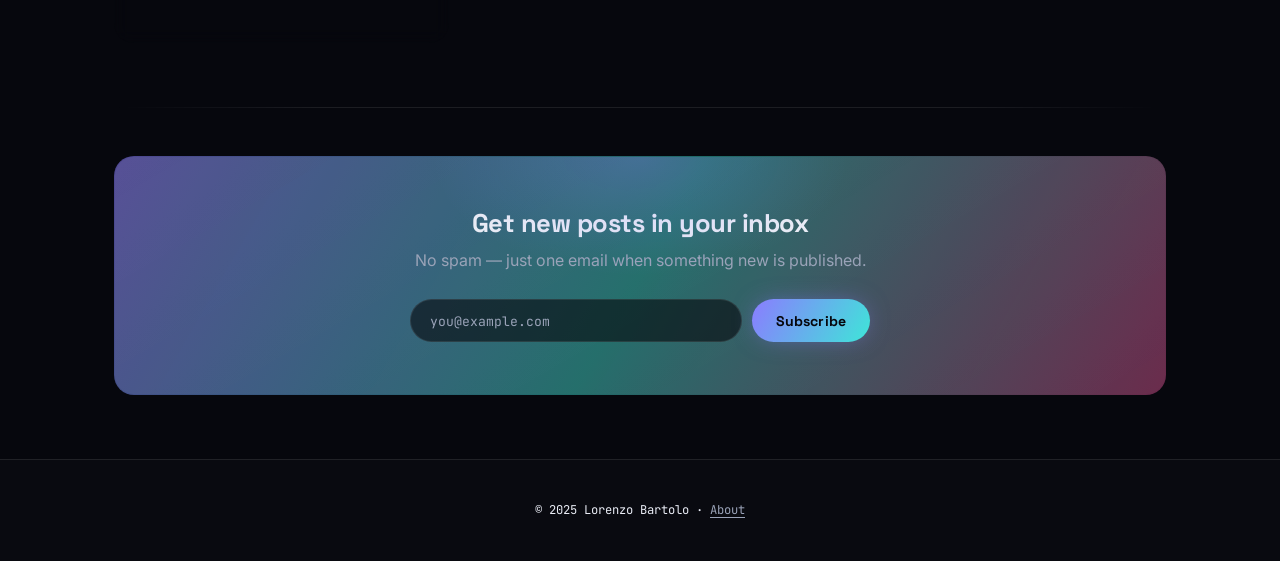
==== commit c56f1836: "Redesign UI with dark futuristic 'Digital Aurora' theme - Deep-space dark palette with fixed aurora " ====
--- a/index.html
+++ b/index.html
@@ -7,7 +7,7 @@
   <meta name="description" content="Honest, data-driven dispatches from someone navigating the AI landscape every day." />
   <link rel="preconnect" href="https://fonts.googleapis.com" />
   <link rel="preconnect" href="https://fonts.gstatic.com" crossorigin />
-  <link href="https://fonts.googleapis.com/css2?family=Fraunces:ital,opsz,wght@0,9..144,500..700;1,9..144,500..700&family=Inter:wght@400;500;600;700&display=swap" rel="stylesheet" />
+  <link href="https://fonts.googleapis.com/css2?family=Space+Grotesk:wght@500;600;700&family=Inter:wght@400;500;600;700&family=JetBrains+Mono:wght@400;500;700&display=swap" rel="stylesheet" />
   <link rel="stylesheet" href="style.css" />
 </head>
 <body>
--- a/style.css
+++ b/style.css
@@ -1,43 +1,46 @@
-/* =========================================
+/* ══════════════════════════════════════════════════════
    AI Navigator Blog — Shared Stylesheet
-   Theme: Humanistic Tech
-   Warm paper tones, serif display type,
-   terracotta & sage accents, soft shapes.
-   ========================================= */
+   Theme: DIGITAL AURORA · 2026
+   Deep-space dark, glassmorphism, gradient glow accents,
+   Space Grotesk display type, kinetic micro-interactions.
+   ══════════════════════════════════════════════════════ */
 
 /* --- Reset & Base --- */
 *, *::before, *::after { box-sizing: border-box; margin: 0; padding: 0; }
 
 :root {
-  /* Ink & paper */
-  --text:       #2b2620;
-  --text-muted: #7a6f61;
-  --border:     #e8dfd2;
-  --bg:         #faf6f0;
-  --bg-subtle:  #f3ecdf;
-  --surface:    #fffdf9;
-
-  /* Terracotta accent */
-  --accent:       #b4531f;
-  --accent-light: #f7e8dc;
-  --accent-dark:  #93431a;
-
-  /* Sage secondary */
-  --sage:       #5d7052;
-  --sage-light: #ecf0e5;
-
-  --tag-bg:     #efe7d9;
-  --tag-text:   #5c5244;
-
-  --radius:     10px;
-  --radius-lg:  18px;
-  --shadow-sm:  0 1px 3px rgba(90, 70, 40, .08);
-  --shadow:     0 6px 24px rgba(90, 70, 40, .12);
+  /* Ink on deep space */
+  --text:       #e9ecf5;
+  --text-muted: #9aa3b8;
+  --border:     rgba(255, 255, 255, 0.09);
+  --bg:         #06070d;
+  --bg-subtle:  rgba(255, 255, 255, 0.045);
+  --surface:    rgba(255, 255, 255, 0.03);
+
+  /* Electric accent system */
+  --accent:       #8b7cff;
+  --accent-light: rgba(139, 124, 255, 0.14);
+  --accent-dark:  #a89cff;
+  --cyan:         #3ee6d8;
+  --magenta:      #ff5ca8;
+  --grad:         linear-gradient(120deg, #8b7cff 0%, #3ee6d8 55%, #8b7cff 100%);
+
+  --tag-bg:     rgba(255, 255, 255, 0.07);
+  --tag-text:   #b6bdd0;
+
+  --radius:     12px;
+  --radius-lg:  20px;
+  --shadow-sm:  0 2px 12px rgba(0, 0, 0, 0.4);
+  --shadow:     0 12px 40px rgba(0, 0, 0, 0.55);
+  --glow:       0 0 40px rgba(139, 124, 255, 0.25);
   --max-w:      720px;
   --max-w-wide: 1100px;
 
   --font-body:    'Inter', system-ui, -apple-system, sans-serif;
-  --font-display: 'Fraunces', 'Georgia', serif;
+  --font-display: 'Space Grotesk', 'Inter', sans-serif;
+  --font-mono:    'JetBrains Mono', 'Fira Code', monospace;
+
+  color-scheme: dark;
 }
 
 html { font-size: 16px; scroll-behavior: smooth; }
@@ -46,26 +49,95 @@
   font-family: var(--font-body);
   background: var(--bg);
   color: var(--text);
-  line-height: 1.65;
+  line-height: 1.7;
   -webkit-font-smoothing: antialiased;
-}
-
-::selection { background: var(--accent-light); color: var(--accent-dark); }
-
-a { color: var(--accent); text-decoration: none; }
+  position: relative;
+  min-height: 100vh;
+}
+
+/* Aurora field — fixed ambient gradients behind everything */
+body::before {
+  content: "";
+  position: fixed;
+  inset: 0;
+  z-index: -2;
+  background:
+    radial-gradient(600px 420px at 15% -5%,  rgba(139, 124, 255, 0.16), transparent 70%),
+    radial-gradient(700px 480px at 85% 10%,  rgba(62, 230, 216, 0.10),  transparent 70%),
+    radial-gradient(800px 600px at 50% 115%, rgba(255, 92, 168, 0.07),  transparent 70%);
+  pointer-events: none;
+}
+
+/* Faint blueprint grid */
+body::after {
+  content: "";
+  position: fixed;
+  inset: 0;
+  z-index: -1;
+  background-image:
+    linear-gradient(rgba(255,255,255,0.025) 1px, transparent 1px),
+    linear-gradient(90deg, rgba(255,255,255,0.025) 1px, transparent 1px);
+  background-size: 56px 56px;
+  mask-image: radial-gradient(ellipse 90% 60% at 50% 0%, black 20%, transparent 75%);
+  -webkit-mask-image: radial-gradient(ellipse 90% 60% at 50% 0%, black 20%, transparent 75%);
+  pointer-events: none;
+}
+
+::selection { background: rgba(139, 124, 255, 0.4); color: #fff; }
+
+/* Custom scrollbar */
+::-webkit-scrollbar { width: 10px; }
+::-webkit-scrollbar-track { background: var(--bg); }
+::-webkit-scrollbar-thumb {
+  background: rgba(255,255,255,0.12);
+  border-radius: 999px;
+  border: 2px solid var(--bg);
+}
+::-webkit-scrollbar-thumb:hover { background: rgba(139,124,255,0.5); }
+
+a { color: var(--accent-dark); text-decoration: none; }
 a:hover { text-decoration: underline; text-underline-offset: 3px; }
 
 img { max-width: 100%; display: block; }
+
+:focus-visible {
+  outline: 2px solid var(--cyan);
+  outline-offset: 3px;
+  border-radius: 4px;
+}
+
+/* --- Motion --- */
+@keyframes fadeUp {
+  from { opacity: 0; transform: translateY(18px); }
+  to   { opacity: 1; transform: translateY(0); }
+}
+@keyframes gradientPan {
+  0%   { background-position: 0% 50%; }
+  50%  { background-position: 100% 50%; }
+  100% { background-position: 0% 50%; }
+}
+@keyframes pulseDot {
+  0%, 100% { box-shadow: 0 0 0 0 rgba(62, 230, 216, 0.55); }
+  60%      { box-shadow: 0 0 0 8px rgba(62, 230, 216, 0); }
+}
+
+@media (prefers-reduced-motion: reduce) {
+  *, *::before, *::after {
+    animation-duration: 0.01ms !important;
+    animation-iteration-count: 1 !important;
+    transition-duration: 0.01ms !important;
+  }
+}
 
 /* --- Typography --- */
 h1, h2, h3, h4 {
   font-family: var(--font-display);
-  font-weight: 600;
-  line-height: 1.2;
-  letter-spacing: -0.01em;
+  font-weight: 700;
+  line-height: 1.15;
+  letter-spacing: -0.02em;
   color: var(--text);
 }
-h1 { font-size: clamp(2rem, 4.5vw, 3rem); }
+h1 { font-size: clamp(2.1rem, 5vw, 3.4rem); }
 h2 { font-size: clamp(1.45rem, 3vw, 2rem); }
 h3 { font-size: 1.25rem; }
 h4 { font-size: 1.05rem; }
@@ -86,9 +158,18 @@
   position: sticky;
   top: 0;
   z-index: 100;
-  background: rgba(250, 246, 240, 0.9);
-  backdrop-filter: blur(12px);
+  background: rgba(6, 7, 13, 0.65);
+  backdrop-filter: blur(18px) saturate(1.4);
+  -webkit-backdrop-filter: blur(18px) saturate(1.4);
   border-bottom: 1px solid var(--border);
+}
+/* hairline gradient under the nav */
+.nav::after {
+  content: "";
+  display: block;
+  height: 1px;
+  background: linear-gradient(90deg, transparent, rgba(139,124,255,.55), rgba(62,230,216,.55), transparent);
+  opacity: .6;
 }
 
 .nav__inner {
@@ -103,66 +184,101 @@
 
 .nav__logo {
   font-family: var(--font-display);
-  font-size: 1.2rem;
-  font-weight: 600;
+  font-size: 1.15rem;
+  font-weight: 700;
+  letter-spacing: -0.01em;
   color: var(--text);
   text-decoration: none;
   display: flex;
   align-items: center;
-  gap: 0.55rem;
-}
-.nav__logo:hover { text-decoration: none; color: var(--accent); }
+  gap: 0.6rem;
+}
+.nav__logo:hover { text-decoration: none; color: #fff; }
 .nav__logo-dot {
-  width: 10px; height: 10px;
-  border-radius: 50% 50% 50% 2px;
-  background: var(--accent);
+  width: 9px; height: 9px;
+  border-radius: 50%;
+  background: var(--cyan);
   display: inline-block;
-  transform: rotate(45deg);
+  animation: pulseDot 2.6s ease-out infinite;
 }
 
 .nav__links {
   display: flex;
-  gap: 1.75rem;
+  gap: 1.9rem;
   list-style: none;
   align-items: center;
 }
 
 .nav__links a {
   color: var(--text-muted);
-  font-size: 0.92rem;
+  font-size: 0.88rem;
   font-weight: 500;
+  letter-spacing: 0.02em;
   transition: color .15s;
   text-decoration: none;
-  padding-bottom: 2px;
-  border-bottom: 2px solid transparent;
+  position: relative;
+  padding: 4px 0;
+}
+.nav__links a::after {
+  content: "";
+  position: absolute;
+  left: 0; right: 100%;
+  bottom: -2px;
+  height: 2px;
+  border-radius: 2px;
+  background: var(--grad);
+  background-size: 200% 100%;
+  transition: right .25s ease;
 }
 .nav__links a:hover { color: var(--text); }
-.nav__links a.active { color: var(--text); border-bottom-color: var(--accent); }
+.nav__links a:hover::after, .nav__links a.active::after { right: 0; }
+.nav__links a.active { color: var(--text); }
 
 /* --- Hero (Home) --- */
 .hero {
-  padding: 5.5rem 1.5rem 4rem;
+  padding: 6.5rem 1.5rem 4.5rem;
   text-align: center;
-  max-width: var(--max-w);
+  max-width: 860px;
   margin: 0 auto;
+  animation: fadeUp .7s ease both;
 }
 .hero__eyebrow {
-  font-size: 0.8rem;
-  font-weight: 600;
-  letter-spacing: .14em;
+  display: inline-flex;
+  align-items: center;
+  gap: 0.5rem;
+  font-family: var(--font-mono);
+  font-size: 0.72rem;
+  font-weight: 500;
+  letter-spacing: .18em;
   text-transform: uppercase;
-  color: var(--sage);
-  margin-bottom: 1.1rem;
+  color: var(--cyan);
+  margin-bottom: 1.5rem;
+  padding: 0.45rem 1rem;
+  border: 1px solid rgba(62, 230, 216, 0.3);
+  border-radius: 999px;
+  background: rgba(62, 230, 216, 0.06);
+}
+.hero__eyebrow::before {
+  content: "";
+  width: 6px; height: 6px;
+  border-radius: 50%;
+  background: var(--cyan);
+  animation: pulseDot 2.6s ease-out infinite;
 }
 .hero__title {
-  margin-bottom: 1.1rem;
-  font-style: italic;
-  font-weight: 550;
+  margin-bottom: 1.25rem;
+  background: var(--grad);
+  background-size: 220% auto;
+  -webkit-background-clip: text;
+  background-clip: text;
+  -webkit-text-fill-color: transparent;
+  color: transparent;
+  animation: gradientPan 9s ease infinite;
 }
 .hero__desc {
-  font-size: 1.12rem;
+  font-size: 1.14rem;
   color: var(--text-muted);
-  max-width: 520px;
+  max-width: 540px;
   margin: 0 auto;
 }
 
@@ -172,15 +288,17 @@
   gap: 0.5rem;
   flex-wrap: wrap;
   align-items: center;
-  margin-bottom: 2rem;
+  margin-bottom: 2.25rem;
+  animation: fadeUp .7s ease .1s both;
 }
 
 .tag-bar__label {
-  font-size: 0.8rem;
-  font-weight: 600;
+  font-family: var(--font-mono);
+  font-size: 0.72rem;
+  font-weight: 500;
   color: var(--text-muted);
   text-transform: uppercase;
-  letter-spacing: .1em;
+  letter-spacing: .14em;
   margin-right: 0.25rem;
 }
 
@@ -188,30 +306,33 @@
 .tag {
   display: inline-flex;
   align-items: center;
-  font-size: 0.75rem;
+  font-size: 0.74rem;
   font-weight: 600;
-  padding: 0.28rem 0.7rem;
+  letter-spacing: 0.02em;
+  padding: 0.3rem 0.75rem;
   border-radius: 999px;
   background: var(--tag-bg);
   color: var(--tag-text);
-  transition: background .15s, color .15s, border-color .15s;
+  transition: background .15s, color .15s, border-color .15s, box-shadow .2s;
   cursor: pointer;
   border: 1px solid transparent;
   user-select: none;
   font-family: var(--font-body);
 }
-.tag:hover { border-color: currentColor; }
+.tag:hover { border-color: currentColor; box-shadow: 0 0 14px -4px currentColor; }
 .tag.active {
-  background: var(--text);
-  color: var(--bg);
-}
-
-/* Tag colors by category — warm, earthy variants */
-.tag--ai-tools    { --tag-bg: #f7e8dc; --tag-text: #a1490f; }
-.tag--experiments { --tag-bg: #ecf0e5; --tag-text: #4e6b3c; }
-.tag--opinions    { --tag-bg: #f9edd2; --tag-text: #93690a; }
-.tag--data        { --tag-bg: #ece7f2; --tag-text: #6a4e8f; }
-.tag--tutorials   { --tag-bg: #f8e4e0; --tag-text: #a53d33; }
+  background: var(--grad);
+  background-size: 200% auto;
+  color: #06070d;
+  font-weight: 700;
+}
+
+/* Tag colors by category — neon variants */
+.tag--ai-tools    { --tag-bg: rgba(139,124,255,.13); --tag-text: #b3a8ff; }
+.tag--experiments { --tag-bg: rgba(62,230,216,.11);  --tag-text: #5eead4; }
+.tag--opinions    { --tag-bg: rgba(255,196,86,.11);  --tag-text: #fbd38d; }
+.tag--data        { --tag-bg: rgba(255,92,168,.11);  --tag-text: #ff9ec7; }
+.tag--tutorials   { --tag-bg: rgba(96,165,250,.12);  --tag-text: #93c5fd; }
 
 /* --- Post Grid --- */
 .post-grid {
@@ -221,28 +342,66 @@
   margin-bottom: 4rem;
 }
 
-/* --- Post Card --- */
+/* --- Post Card — glass panel with gradient edge on hover --- */
 .post-card {
+  position: relative;
   border: 1px solid var(--border);
   border-radius: var(--radius-lg);
-  padding: 1.65rem;
-  background: var(--surface);
+  padding: 1.7rem;
+  background:
+    linear-gradient(160deg, rgba(255,255,255,0.05), rgba(255,255,255,0.015) 60%);
+  backdrop-filter: blur(8px);
+  -webkit-backdrop-filter: blur(8px);
   box-shadow: var(--shadow-sm);
-  transition: box-shadow .25s, transform .25s, border-color .25s;
+  transition: transform .3s cubic-bezier(.2,.8,.25,1), box-shadow .3s, border-color .3s;
   display: flex;
   flex-direction: column;
-  gap: 0.75rem;
+  gap: 0.8rem;
   cursor: pointer;
   text-decoration: none;
   color: inherit;
+  overflow: hidden;
+  animation: fadeUp .6s ease both;
+}
+.post-card:nth-child(1) { animation-delay: .05s; }
+.post-card:nth-child(2) { animation-delay: .12s; }
+.post-card:nth-child(3) { animation-delay: .19s; }
+.post-card:nth-child(4) { animation-delay: .26s; }
+.post-card:nth-child(5) { animation-delay: .33s; }
+.post-card:nth-child(6) { animation-delay: .40s; }
+.post-card:nth-child(n+7) { animation-delay: .47s; }
+
+/* gradient beam across the top, revealed on hover */
+.post-card::before {
+  content: "";
+  position: absolute;
+  top: 0; left: 0; right: 0;
+  height: 2px;
+  background: var(--grad);
+  background-size: 200% auto;
+  opacity: 0;
+  transition: opacity .3s;
+}
+/* soft glow bloom in the corner */
+.post-card::after {
+  content: "";
+  position: absolute;
+  top: -60px; right: -60px;
+  width: 180px; height: 180px;
+  border-radius: 50%;
+  background: radial-gradient(circle, rgba(139,124,255,.22), transparent 70%);
+  opacity: 0;
+  transition: opacity .35s;
+  pointer-events: none;
 }
 .post-card:hover {
-  box-shadow: var(--shadow);
-  transform: translateY(-3px);
-  border-color: #dccdb8;
+  transform: translateY(-5px);
+  border-color: rgba(139, 124, 255, 0.35);
+  box-shadow: var(--shadow), var(--glow);
   text-decoration: none;
   color: inherit;
 }
+.post-card:hover::before, .post-card:hover::after { opacity: 1; }
 
 .post-card__tags { display: flex; gap: 0.4rem; flex-wrap: wrap; align-items: center; }
 
@@ -250,37 +409,42 @@
 .badge--new {
   display: inline-flex;
   align-items: center;
-  font-size: 0.65rem;
-  font-weight: 800;
-  letter-spacing: 0.08em;
+  font-family: var(--font-mono);
+  font-size: 0.62rem;
+  font-weight: 700;
+  letter-spacing: 0.12em;
   text-transform: uppercase;
-  background: var(--sage-light);
-  color: var(--sage);
-  border: 1px solid #c6d1b8;
+  background: rgba(62, 230, 216, 0.12);
+  color: var(--cyan);
+  border: 1px solid rgba(62, 230, 216, 0.4);
   border-radius: 100px;
-  padding: 2px 8px;
-  line-height: 1.4;
+  padding: 2px 9px;
+  line-height: 1.5;
   flex-shrink: 0;
+  box-shadow: 0 0 12px -2px rgba(62, 230, 216, 0.4);
 }
 .post-card__title {
   font-family: var(--font-display);
   font-size: 1.22rem;
-  font-weight: 600;
+  font-weight: 700;
   line-height: 1.3;
+  letter-spacing: -0.01em;
+  transition: color .2s;
 }
 .post-card:hover .post-card__title { color: var(--accent-dark); }
-.post-card__excerpt { font-size: 0.9rem; color: var(--text-muted); line-height: 1.6; }
+.post-card__excerpt { font-size: 0.9rem; color: var(--text-muted); line-height: 1.65; }
 .post-card__meta {
   display: flex;
   align-items: center;
   gap: 0.5rem;
-  font-size: 0.78rem;
+  font-family: var(--font-mono);
+  font-size: 0.72rem;
   color: var(--text-muted);
   margin-top: auto;
-  padding-top: 0.65rem;
-  border-top: 1px dashed var(--border);
-}
-.post-card__meta-dot { width: 3px; height: 3px; border-radius: 50%; background: var(--text-muted); opacity: .5; }
+  padding-top: 0.75rem;
+  border-top: 1px solid var(--border);
+}
+.post-card__meta-dot { width: 3px; height: 3px; border-radius: 50%; background: var(--accent); }
 
 /* --- No Results --- */
 .no-results {
@@ -289,83 +453,101 @@
   color: var(--text-muted);
   grid-column: 1 / -1;
 }
-.no-results p { font-size: 1.1rem; font-style: italic; font-family: var(--font-display); }
+.no-results p { font-size: 1.05rem; font-family: var(--font-mono); }
 
 /* --- Section Divider --- */
 .section-divider {
   border: none;
-  border-top: 1px solid var(--border);
+  height: 1px;
+  background: linear-gradient(90deg, transparent, var(--border) 20%, var(--border) 80%, transparent);
   margin: 3rem 0;
 }
 
-/* --- Newsletter --- */
+/* --- Newsletter — gradient-border glass panel --- */
 .newsletter {
-  background: var(--bg-subtle);
-  border: 1px solid var(--border);
+  position: relative;
+  background:
+    linear-gradient(150deg, rgba(255,255,255,0.05), rgba(255,255,255,0.01)) padding-box,
+    linear-gradient(120deg, rgba(139,124,255,.55), rgba(62,230,216,.45), rgba(255,92,168,.4)) border-box;
+  border: 1px solid transparent;
   border-radius: var(--radius-lg);
-  padding: 3rem 2.5rem;
+  padding: 3.25rem 2.5rem;
   text-align: center;
   margin-bottom: 4rem;
-}
-.newsletter h2 { font-size: 1.55rem; margin-bottom: 0.5rem; font-style: italic; font-weight: 550; }
-.newsletter p { color: var(--text-muted); margin-bottom: 1.5rem; }
+  overflow: hidden;
+}
+.newsletter::before {
+  content: "";
+  position: absolute;
+  top: -120px; left: 50%;
+  transform: translateX(-50%);
+  width: 420px; height: 240px;
+  background: radial-gradient(ellipse, rgba(139,124,255,.25), transparent 70%);
+  pointer-events: none;
+}
+.newsletter h2 { font-size: 1.6rem; margin-bottom: 0.5rem; }
+.newsletter p { color: var(--text-muted); margin-bottom: 1.6rem; }
 
 .newsletter__form {
   display: flex;
-  gap: 0.5rem;
-  max-width: 440px;
+  gap: 0.6rem;
+  max-width: 460px;
   margin: 0 auto;
   flex-wrap: wrap;
+  position: relative;
 }
 .newsletter__input {
   flex: 1;
   min-width: 200px;
-  padding: 0.7rem 1.1rem;
+  padding: 0.75rem 1.2rem;
   border: 1px solid var(--border);
   border-radius: 999px;
   font-size: 0.9rem;
   font-family: var(--font-body);
   outline: none;
-  transition: border-color .15s, box-shadow .15s;
-  background: var(--surface);
+  transition: border-color .2s, box-shadow .2s;
+  background: rgba(6, 7, 13, 0.6);
   color: var(--text);
 }
-.newsletter__input::placeholder { color: var(--text-muted); }
+.newsletter__input::placeholder { color: var(--text-muted); font-family: var(--font-mono); font-size: 0.82rem; }
 .newsletter__input:focus {
   border-color: var(--accent);
-  box-shadow: 0 0 0 3px var(--accent-light);
+  box-shadow: 0 0 0 3px var(--accent-light), 0 0 20px -6px var(--accent);
 }
 
 /* --- Buttons --- */
 .btn {
   display: inline-flex;
   align-items: center;
-  gap: 0.4rem;
-  padding: 0.7rem 1.4rem;
+  gap: 0.45rem;
+  padding: 0.75rem 1.5rem;
   border-radius: 999px;
-  font-size: 0.9rem;
-  font-weight: 600;
-  font-family: var(--font-body);
+  font-size: 0.88rem;
+  font-weight: 700;
+  font-family: var(--font-display);
+  letter-spacing: 0.01em;
   cursor: pointer;
   border: none;
-  transition: background .15s, transform .1s, box-shadow .15s;
-}
-.btn:active { transform: scale(.98); }
+  transition: transform .15s, box-shadow .25s, background-position .4s;
+}
+.btn:active { transform: scale(.97); }
 .btn:disabled {
-  opacity: 0.65;
+  opacity: 0.6;
   cursor: not-allowed;
   transform: none;
 }
 
 .btn--primary {
-  background: var(--accent);
-  color: #fff8f2;
+  background: var(--grad);
+  background-size: 200% auto;
+  color: #06070d;
+  box-shadow: 0 0 24px -6px rgba(139, 124, 255, 0.6);
 }
 .btn--primary:hover {
-  background: var(--accent-dark);
+  background-position: 100% 50%;
+  box-shadow: 0 0 34px -4px rgba(62, 230, 216, 0.55);
   text-decoration: none;
-  color: #fff8f2;
-  box-shadow: var(--shadow-sm);
+  color: #06070d;
 }
 
 .btn--ghost {
@@ -373,32 +555,47 @@
   color: var(--text);
   border: 1px solid var(--border);
 }
-.btn--ghost:hover { background: var(--bg-subtle); text-decoration: none; color: var(--text); }
+.btn--ghost:hover {
+  background: var(--bg-subtle);
+  border-color: rgba(139, 124, 255, 0.45);
+  text-decoration: none;
+  color: var(--text);
+}
 
 /* --- Footer --- */
 .footer {
   border-top: 1px solid var(--border);
-  padding: 2.25rem 1.5rem;
+  padding: 2.5rem 1.5rem;
   text-align: center;
-  font-size: 0.82rem;
+  font-family: var(--font-mono);
+  font-size: 0.76rem;
   color: var(--text-muted);
-  background: var(--bg-subtle);
+  background: rgba(255,255,255,0.015);
 }
 .footer a { color: var(--text-muted); text-decoration: underline; text-underline-offset: 3px; }
-.footer a:hover { color: var(--accent); }
+.footer a:hover { color: var(--cyan); }
 
 /* --- Post Page Layout --- */
 .post-layout {
   max-width: var(--max-w);
-  margin: 3rem auto 5rem;
+  margin: 3.5rem auto 5rem;
   padding: 0 1.5rem;
-}
-
-.post-header { margin-bottom: 2.5rem; }
-.post-header__tags { display: flex; gap: 0.4rem; margin-bottom: 1.1rem; }
-.post-header__title { margin-bottom: 0.85rem; }
+  animation: fadeUp .6s ease both;
+}
+
+.post-header { margin-bottom: 2.75rem; }
+.post-header__tags { display: flex; gap: 0.4rem; margin-bottom: 1.2rem; }
+.post-header__title {
+  margin-bottom: 1rem;
+  background: linear-gradient(120deg, #fff 30%, #b3a8ff 70%, #5eead4 100%);
+  -webkit-background-clip: text;
+  background-clip: text;
+  -webkit-text-fill-color: transparent;
+  color: transparent;
+}
 .post-header__meta {
-  font-size: 0.85rem;
+  font-family: var(--font-mono);
+  font-size: 0.78rem;
   color: var(--text-muted);
   display: flex;
   gap: 1rem;
@@ -407,64 +604,74 @@
 }
 
 /* --- Post Body --- */
-.post-body { line-height: 1.8; font-size: 1.02rem; }
+.post-body { line-height: 1.85; font-size: 1.02rem; }
 
 .post-body h2 {
   font-size: 1.5rem;
-  margin: 2.75rem 0 0.85rem;
-  padding-bottom: 0.5rem;
+  margin: 2.75rem 0 0.9rem;
+  padding-bottom: 0.55rem;
   border-bottom: 1px solid var(--border);
+  position: relative;
+}
+.post-body h2::after {
+  content: "";
+  position: absolute;
+  left: 0; bottom: -1px;
+  width: 64px; height: 2px;
+  background: var(--grad);
+  border-radius: 2px;
 }
 .post-body h3 { font-size: 1.2rem; margin: 2rem 0 0.5rem; }
-.post-body p { color: var(--text); margin-bottom: 1.25rem; }
+.post-body p { color: #c9cede; margin-bottom: 1.3rem; }
+.post-body strong { color: var(--text); }
 
 .post-body ul, .post-body ol {
-  margin: 1rem 0 1.25rem 1.5rem;
-  color: var(--text);
+  margin: 1rem 0 1.3rem 1.5rem;
+  color: #c9cede;
 }
 .post-body li { margin-bottom: 0.45rem; }
-.post-body li::marker { color: var(--accent); }
+.post-body li::marker { color: var(--cyan); }
 
 .post-body blockquote {
   font-family: var(--font-display);
-  font-size: 1.08em;
-  border-left: 3px solid var(--accent);
-  padding: 0.75rem 1.4rem;
-  margin: 1.75rem 0;
+  font-size: 1.06em;
+  border-left: 2px solid transparent;
+  border-image: linear-gradient(180deg, var(--accent), var(--cyan)) 1;
+  padding: 0.85rem 1.5rem;
+  margin: 1.85rem 0;
   background: var(--accent-light);
-  border-radius: 0 var(--radius) var(--radius) 0;
   color: var(--text);
-  font-style: italic;
 }
 
 .post-body code {
-  font-family: 'Fira Code', 'Cascadia Code', monospace;
+  font-family: var(--font-mono);
   font-size: 0.85em;
-  background: var(--bg-subtle);
-  border: 1px solid var(--border);
-  padding: 0.1em 0.35em;
-  border-radius: 5px;
-  color: var(--accent-dark);
+  background: rgba(62, 230, 216, 0.08);
+  border: 1px solid rgba(62, 230, 216, 0.18);
+  padding: 0.12em 0.4em;
+  border-radius: 6px;
+  color: #5eead4;
 }
 
 /* --- Chart Container --- */
 .chart-wrap {
-  background: var(--surface);
+  background: linear-gradient(160deg, rgba(255,255,255,0.045), rgba(255,255,255,0.015));
   border: 1px solid var(--border);
   border-radius: var(--radius-lg);
-  padding: 1.5rem;
-  margin: 1.5rem 0;
+  padding: 1.6rem;
+  margin: 1.6rem 0;
   box-shadow: var(--shadow-sm);
 }
 .chart-wrap__title {
-  font-size: 0.85rem;
-  font-weight: 600;
-  color: var(--text-muted);
+  font-family: var(--font-mono);
+  font-size: 0.74rem;
+  font-weight: 500;
+  color: var(--cyan);
   text-transform: uppercase;
-  letter-spacing: .09em;
-  margin-bottom: 1rem;
-  font-family: var(--font-body);
-}
+  letter-spacing: .14em;
+  margin-bottom: 1.1rem;
+}
+.chart-wrap__title::before { content: "▸ "; color: var(--accent); }
 .chart-wrap canvas { max-height: 300px; }
 
 /* --- Data Table --- */
@@ -472,8 +679,8 @@
   overflow-x: auto;
   border: 1px solid var(--border);
   border-radius: var(--radius-lg);
-  margin: 1.5rem 0;
-  background: var(--surface);
+  margin: 1.6rem 0;
+  background: rgba(255,255,255,0.02);
   box-shadow: var(--shadow-sm);
 }
 
@@ -483,30 +690,31 @@
   font-size: 0.88rem;
 }
 .data-table th {
-  background: var(--bg-subtle);
-  padding: 0.75rem 1rem;
+  background: rgba(139, 124, 255, 0.07);
+  padding: 0.8rem 1rem;
   text-align: left;
-  font-size: 0.75rem;
+  font-family: var(--font-mono);
+  font-size: 0.68rem;
   font-weight: 700;
   text-transform: uppercase;
-  letter-spacing: .08em;
+  letter-spacing: .1em;
   color: var(--text-muted);
   border-bottom: 1px solid var(--border);
   cursor: pointer;
   user-select: none;
   white-space: nowrap;
 }
-.data-table th:hover { color: var(--text); }
+.data-table th:hover { color: var(--cyan); }
 .data-table th .sort-icon { margin-left: 4px; opacity: 0.4; }
-.data-table th.sorted .sort-icon { opacity: 1; color: var(--accent); }
+.data-table th.sorted .sort-icon { opacity: 1; color: var(--cyan); }
 
 .data-table td {
-  padding: 0.75rem 1rem;
+  padding: 0.8rem 1rem;
   border-bottom: 1px solid var(--border);
-  color: var(--text);
+  color: #c9cede;
 }
 .data-table tr:last-child td { border-bottom: none; }
-.data-table tr:hover td { background: var(--bg-subtle); }
+.data-table tr:hover td { background: rgba(139, 124, 255, 0.05); }
 
 /* Score bar inside table */
 .score-bar {
@@ -517,14 +725,14 @@
 .score-bar__track {
   flex: 1;
   height: 6px;
-  background: var(--tag-bg);
+  background: rgba(255,255,255,0.08);
   border-radius: 999px;
   overflow: hidden;
 }
 .score-bar__fill {
   height: 100%;
   border-radius: 999px;
-  background: var(--accent);
+  background: var(--grad);
   transition: width .3s;
 }
 
@@ -533,43 +741,117 @@
   max-width: var(--max-w);
   margin: 4rem auto 6rem;
   padding: 0 1.5rem;
+  animation: fadeUp .6s ease both;
 }
 .about-header { margin-bottom: 2.5rem; }
 .about-avatar {
-  width: 76px;
-  height: 76px;
-  border-radius: 50% 50% 50% 8px;
-  background: var(--accent-light);
-  border: 2px solid var(--border);
+  width: 80px;
+  height: 80px;
+  border-radius: 50%;
+  background:
+    linear-gradient(var(--bg), var(--bg)) padding-box,
+    var(--grad) border-box;
+  border: 2px solid transparent;
   display: flex;
   align-items: center;
   justify-content: center;
-  font-size: 1.9rem;
-  margin-bottom: 1.25rem;
+  font-size: 2rem;
+  margin-bottom: 1.4rem;
+  box-shadow: var(--glow);
 }
 
 /* --- Toast / Success --- */
 .toast {
   display: none;
-  background: var(--sage);
-  color: #f2f5ec;
-  font-size: 0.85rem;
-  padding: 0.65rem 1rem;
+  background: rgba(62, 230, 216, 0.1);
+  border: 1px solid rgba(62, 230, 216, 0.4);
+  color: #5eead4;
+  font-family: var(--font-mono);
+  font-size: 0.8rem;
+  padding: 0.65rem 1.2rem;
   border-radius: 999px;
-  margin-top: 0.85rem;
+  margin-top: 0.9rem;
   text-align: center;
 }
 .toast.show { display: inline-block; }
 .toast.toast--error {
-  background: #7c2d1d;
-  color: #f8ddd5;
-}
+  background: rgba(248, 113, 113, 0.1);
+  border-color: rgba(248, 113, 113, 0.4);
+  color: #fca5a5;
+}
+
+/* ══════════════════════════════════════════════════════
+   DARK-THEME COMPAT OVERRIDES
+   Post pages carry inline light-mode component styles;
+   `body .x` outranks their `.x` selectors.
+   ══════════════════════════════════════════════════════ */
+
+/* Callouts */
+body .callout--info    { background: rgba(96,165,250,.09);  border-color: #60a5fa; color: #bfdbfe; }
+body .callout--tip,
+body .callout--success { background: rgba(74,222,128,.09);  border-color: #4ade80; color: #bbf7d0; }
+body .callout--warning { background: rgba(250,204,21,.09);  border-color: #facc15; color: #fde68a; }
+body .callout--danger  { background: rgba(248,113,113,.09); border-color: #f87171; color: #fecaca; }
+
+/* Agent-stack layer diagram */
+body .stack-layer--l1 { background: rgba(96,165,250,.14);  color: #93c5fd; }
+body .stack-layer--l2 { background: rgba(74,222,128,.13);  color: #86efac; }
+body .stack-layer--l3 { background: rgba(192,132,252,.14); color: #d8b4fe; }
+body .stack-layer--l4 { background: rgba(251,146,60,.14);  color: #fdba74; }
+body .stack-layer--l5 { background: rgba(250,204,21,.12);  color: #fde047; }
+body .stack-layer--l6 { background: rgba(56,189,248,.14);  color: #7dd3fc; }
+
+/* Provider / tool badges */
+body .badge--anthropic { background: rgba(251,146,60,.14);  color: #fdba74; }
+body .badge--google    { background: rgba(74,222,128,.13);  color: #86efac; }
+body .badge--openai    { background: rgba(96,165,250,.14);  color: #93c5fd; }
+body .badge--xai       { background: rgba(192,132,252,.14); color: #d8b4fe; }
+body .badge--zapier    { background: rgba(251,146,60,.14);  color: #fdba74; }
+body .badge--composio  { background: rgba(96,165,250,.14);  color: #93c5fd; }
+body .badge--ngrok     { background: rgba(74,222,128,.13);  color: #86efac; }
+body .badge--convex    { background: rgba(192,132,252,.14); color: #d8b4fe; }
+body .badge--pi        { background: rgba(250,204,21,.12);  color: #fde047; }
+body .badge--vercel    { background: rgba(255,255,255,.1);  color: #f1f5f9; border-color: rgba(255,255,255,.25); }
+body .badge--lambda    { background: rgba(129,140,248,.15); color: #a5b4fc; }
+
+/* Category chips (dev-tools post) */
+body .cat-automation  { background: rgba(251,146,60,.14);  color: #fdba74; }
+body .cat-integration { background: rgba(96,165,250,.14);  color: #93c5fd; }
+body .cat-networking  { background: rgba(74,222,128,.13);  color: #86efac; }
+body .cat-backend     { background: rgba(192,132,252,.14); color: #d8b4fe; }
+body .cat-ai          { background: rgba(250,204,21,.12);  color: #fde047; }
+body .cat-deployment  { background: rgba(255,255,255,.1);  color: #f1f5f9; border-color: rgba(255,255,255,.25); }
+body .cat-gpu         { background: rgba(129,140,248,.15); color: #a5b4fc; }
+
+/* Semantic text colors — brightened for dark bg */
+body .price-green, body .pricing-free, body .win-api,
+body .stat-card--green .stat-card__value,
+body .be-card--green .be-card__verdict,
+body .quote-card__total-val,
+body .pro-api .pro-con-card__title  { color: #4ade80; }
+body .price-red, body .strike-red,
+body .be-card--red .be-card__verdict,
+body .con-api .pro-con-card__title,
+body .con-self .pro-con-card__title { color: #f87171; }
+body .price-amber, body .pricing-paid { color: #fbbf24; }
+body .pricing-oss, body .win-self,
+body .pro-self .pro-con-card__title { color: #60a5fa; }
+body .savings-chip { background: rgba(74,222,128,.12); color: #4ade80; }
+
+/* Dots & bars in pro/con + cost breakdown */
+body .pro-api .pc-dot, body .bar--gpu  { background: #4ade80; }
+body .con-api .pc-dot, body .con-self .pc-dot { background: #f87171; }
+body .pro-self .pc-dot { background: #60a5fa; }
+body .bar--disk { background: #fbbf24; }
+body .be-card--green { border-bottom-color: #4ade80; }
+body .be-card--red   { border-bottom-color: #f87171; }
 
 /* --- Responsive --- */
 @media (max-width: 640px) {
-  .nav__links { gap: 1rem; }
+  .nav__links { gap: 1.1rem; }
   .post-grid { grid-template-columns: 1fr; }
-  .newsletter { padding: 1.75rem 1.25rem; }
+  .newsletter { padding: 2rem 1.25rem; }
   .newsletter__form { flex-direction: column; }
-  .hero { padding: 3.5rem 1rem 2.5rem; }
-}
+  .hero { padding: 4rem 1rem 3rem; }
+  body::after { background-size: 40px 40px; }
+}
